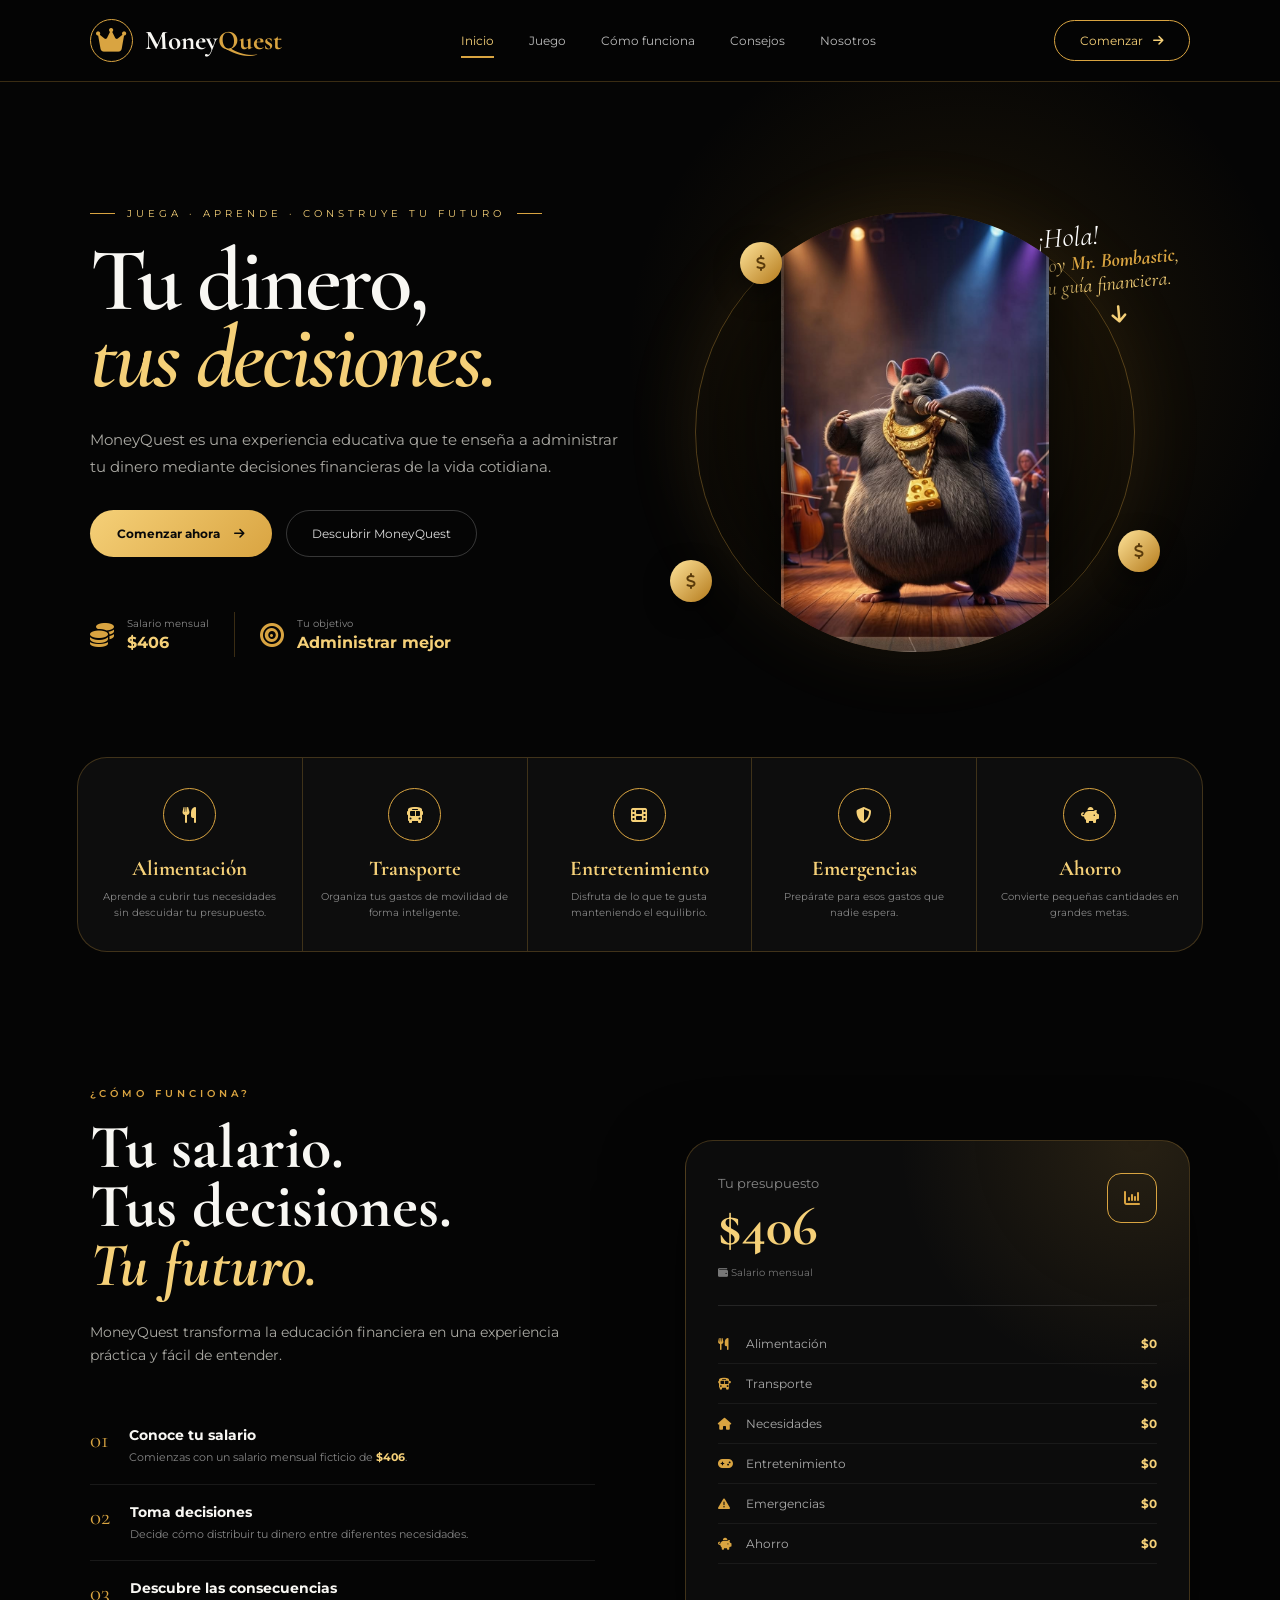
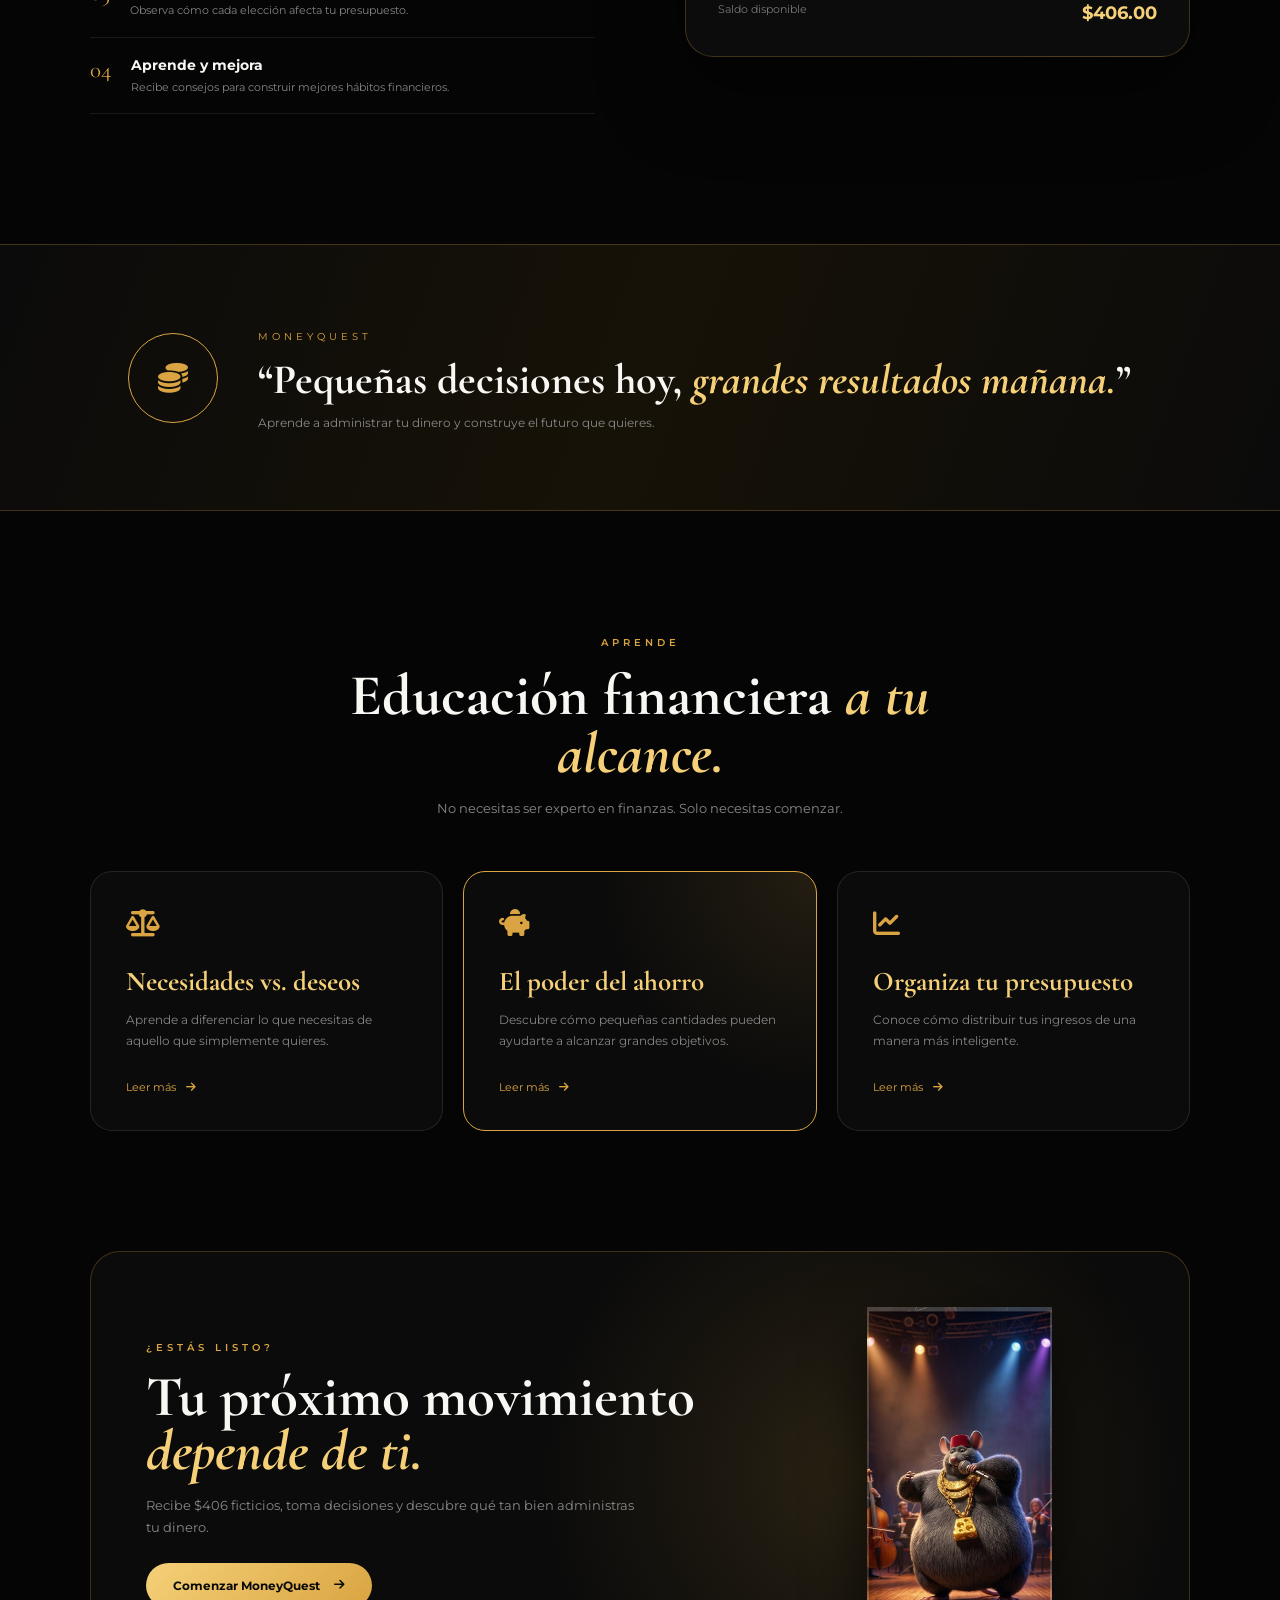
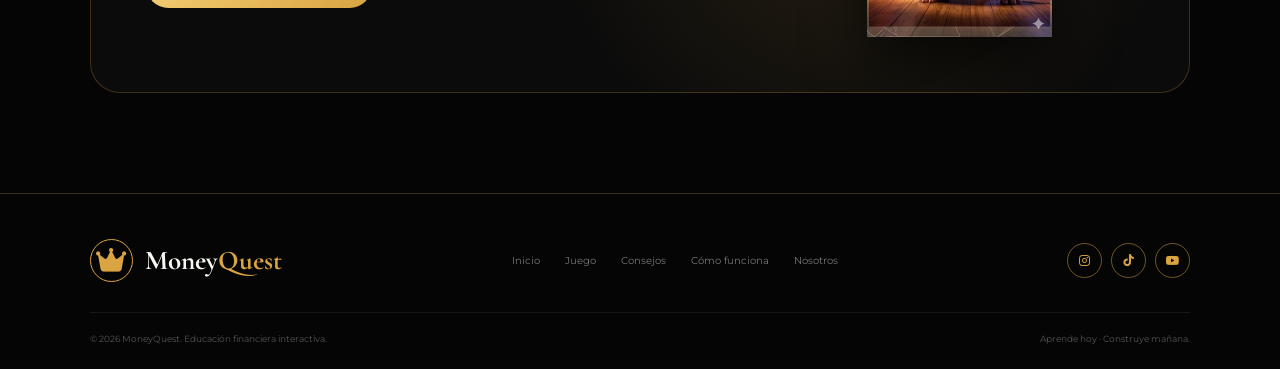
==== index.html @ c96fefb9 "first commit" ====
<!DOCTYPE html>
<html lang="es">
<head>
    <meta charset="UTF-8">
    <meta name="viewport" content="width=device-width, initial-scale=1.0">

    <title>MoneyQuest | Tu dinero, tus decisiones</title>

    <!-- Google Font -->
    <link rel="preconnect" href="https://fonts.googleapis.com">
    <link rel="preconnect" href="https://fonts.gstatic.com" crossorigin>
    <link href="https://fonts.googleapis.com/css2?family=Cormorant+Garamond:wght@500;600;700&family=Montserrat:wght@400;500;600;700&display=swap" rel="stylesheet">

    <!-- Iconos -->
    <link rel="stylesheet"
          href="https://cdnjs.cloudflare.com/ajax/libs/font-awesome/6.5.0/css/all.min.css">

    <!-- CSS -->
    <link rel="stylesheet" href="index.css">
</head>

<body>

<!-- =====================================================
                    NAVBAR
===================================================== -->

<header class="navbar">

    <a href="#" class="logo">

        <div class="logo-icon">
            <i class="fa-solid fa-crown"></i>
        </div>

        <span>Money<span>Quest</span></span>

    </a>


    <nav class="nav-links">

        <a href="#inicio" class="active">Inicio</a>
        <a href="#juego">Juego</a>
        <a href="#como-funciona">Cómo funciona</a>
        <a href="#consejos">Consejos</a>
        <a href="#nosotros">Nosotros</a>

    </nav>


    <a href="#juego" class="nav-button">
        Comenzar
        <i class="fa-solid fa-arrow-right"></i>
    </a>

</header>


<!-- =====================================================
                    HERO
===================================================== -->

<section id="inicio" class="hero">

    <!-- Decoraciones -->

    <div class="gold-circle circle-one"></div>
    <div class="gold-circle circle-two"></div>

    <div class="hero-content">

        <div class="eyebrow">

            <span></span>

            JUEGA · APRENDE · CONSTRUYE TU FUTURO

            <span></span>

        </div>


        <h1>

            Tu dinero,

            <em>tus decisiones.</em>

        </h1>


        <p class="hero-description">

            MoneyQuest es una experiencia educativa que te enseña
            a administrar tu dinero mediante decisiones financieras
            de la vida cotidiana.

        </p>


        <div class="hero-buttons">

            <a href="#juego" class="gold-button">

                Comenzar ahora

                <i class="fa-solid fa-arrow-right"></i>

            </a>


            <a href="#como-funciona" class="outline-button">

                Descubrir MoneyQuest

            </a>

        </div>


        <!-- Estadísticas -->

        <div class="hero-stats">

            <div class="stat">

                <i class="fa-solid fa-coins"></i>

                <div>

                    <small>Salario mensual</small>

                    <strong>$406</strong>

                </div>

            </div>


            <div class="stat-line"></div>


            <div class="stat">

                <i class="fa-solid fa-bullseye"></i>

                <div>

                    <small>Tu objetivo</small>

                    <strong>Administrar mejor</strong>

                </div>

            </div>

        </div>

    </div>


    <!-- =================================================
                    MASCOTA
    ================================================= -->

    <div class="hero-mascot">

        <div class="mascot-glow"></div>

        <div class="mascot-circle">

            <img src="images/download.jpg"
                 alt="Richy, mascota de MoneyQuest">

        </div>


        <!-- Texto de Richy -->

        <div class="mascot-message">

            <span>¡Hola!</span>

            Soy <strong>Mr. Bombastic</strong>,

            tu guía financiera.

            <i class="fa-solid fa-arrow-down"></i>

        </div>


        <!-- Monedas -->

        <div class="coin coin-one">
            <i class="fa-solid fa-dollar-sign"></i>
        </div>

        <div class="coin coin-two">
            <i class="fa-solid fa-dollar-sign"></i>
        </div>

        <div class="coin coin-three">
            <i class="fa-solid fa-dollar-sign"></i>
        </div>

    </div>

</section>


<!-- =====================================================
                    CATEGORÍAS
===================================================== -->

<section class="categories">

    <div class="category">

        <div class="category-icon">
            <i class="fa-solid fa-utensils"></i>
        </div>

        <h3>Alimentación</h3>

        <p>
            Aprende a cubrir tus necesidades
            sin descuidar tu presupuesto.
        </p>

    </div>


    <div class="category">

        <div class="category-icon">
            <i class="fa-solid fa-bus"></i>
        </div>

        <h3>Transporte</h3>

        <p>
            Organiza tus gastos de movilidad
            de forma inteligente.
        </p>

    </div>


    <div class="category">

        <div class="category-icon">
            <i class="fa-solid fa-film"></i>
        </div>

        <h3>Entretenimiento</h3>

        <p>
            Disfruta de lo que te gusta
            manteniendo el equilibrio.
        </p>

    </div>


    <div class="category">

        <div class="category-icon">
            <i class="fa-solid fa-shield-halved"></i>
        </div>

        <h3>Emergencias</h3>

        <p>
            Prepárate para esos gastos
            que nadie espera.
        </p>

    </div>


    <div class="category">

        <div class="category-icon">
            <i class="fa-solid fa-piggy-bank"></i>
        </div>

        <h3>Ahorro</h3>

        <p>
            Convierte pequeñas cantidades
            en grandes metas.
        </p>

    </div>

</section>


<!-- =====================================================
                CÓMO FUNCIONA
===================================================== -->

<section id="como-funciona" class="how-section">

    <div class="how-content">

        <span class="section-label">
            ¿CÓMO FUNCIONA?
        </span>

        <h2>
            Tu salario.
            <br>
            Tus decisiones.
            <br>
            <em>Tu futuro.</em>
        </h2>

        <p>
            MoneyQuest transforma la educación financiera
            en una experiencia práctica y fácil de entender.
        </p>


        <div class="steps">

            <!-- PASO 1 -->

            <div class="step">

                <div class="step-number">
                    01
                </div>

                <div>

                    <h3>Conoce tu salario</h3>

                    <p>
                        Comienzas con un salario mensual
                        ficticio de <strong>$406</strong>.
                    </p>

                </div>

            </div>


            <!-- PASO 2 -->

            <div class="step">

                <div class="step-number">
                    02
                </div>

                <div>

                    <h3>Toma decisiones</h3>

                    <p>
                        Decide cómo distribuir tu dinero
                        entre diferentes necesidades.
                    </p>

                </div>

            </div>


            <!-- PASO 3 -->

            <div class="step">

                <div class="step-number">
                    03
                </div>

                <div>

                    <h3>Descubre las consecuencias</h3>

                    <p>
                        Observa cómo cada elección afecta
                        tu presupuesto.
                    </p>

                </div>

            </div>


            <!-- PASO 4 -->

            <div class="step">

                <div class="step-number">
                    04
                </div>

                <div>

                    <h3>Aprende y mejora</h3>

                    <p>
                        Recibe consejos para construir
                        mejores hábitos financieros.
                    </p>

                </div>

            </div>

        </div>

    </div>


    <!-- =================================================
                    TARJETA PRESUPUESTO
    ================================================= -->

    <div class="budget-preview">

        <div class="budget-header">

            <div>

                <small>Tu presupuesto</small>

                <h3>$406</h3>

                <span>
                    <i class="fa-solid fa-wallet"></i>
                    Salario mensual
                </span>

            </div>

            <div class="budget-icon">
                <i class="fa-solid fa-chart-column"></i>
            </div>

        </div>


        <div class="budget-items">

            <div>

                <span>
                    <i class="fa-solid fa-utensils"></i>
                    Alimentación
                </span>

                <strong>$0</strong>

            </div>


            <div>

                <span>
                    <i class="fa-solid fa-bus"></i>
                    Transporte
                </span>

                <strong>$0</strong>

            </div>


            <div>

                <span>
                    <i class="fa-solid fa-house"></i>
                    Necesidades
                </span>

                <strong>$0</strong>

            </div>


            <div>

                <span>
                    <i class="fa-solid fa-gamepad"></i>
                    Entretenimiento
                </span>

                <strong>$0</strong>

            </div>


            <div>

                <span>
                    <i class="fa-solid fa-triangle-exclamation"></i>
                    Emergencias
                </span>

                <strong>$0</strong>

            </div>


            <div>

                <span>
                    <i class="fa-solid fa-piggy-bank"></i>
                    Ahorro
                </span>

                <strong>$0</strong>

            </div>

        </div>


        <div class="budget-footer">

            <span>Saldo disponible</span>

            <strong>$406.00</strong>

        </div>

    </div>

</section>


<!-- =====================================================
                    FRASE
===================================================== -->

<section class="quote-section">

    <div class="quote-decoration">

        <i class="fa-solid fa-coins"></i>

    </div>


    <div>

        <span>
            MONEYQUEST
        </span>

        <h2>

            “Pequeñas decisiones hoy,

            <em>grandes resultados mañana.</em>”

        </h2>

        <p>
            Aprende a administrar tu dinero y construye
            el futuro que quieres.
        </p>

    </div>

</section>


<!-- =====================================================
                    CONSEJOS
===================================================== -->

<section id="consejos" class="tips-section">

    <div class="section-heading">

        <span class="section-label">
            APRENDE
        </span>

        <h2>
            Educación financiera
            <em>a tu alcance.</em>
        </h2>

        <p>
            No necesitas ser experto en finanzas.
            Solo necesitas comenzar.
        </p>

    </div>


    <div class="tip-cards">

        <article class="tip-card">

            <div class="tip-icon">
                <i class="fa-solid fa-scale-balanced"></i>
            </div>

            <h3>
                Necesidades vs. deseos
            </h3>

            <p>
                Aprende a diferenciar lo que necesitas
                de aquello que simplemente quieres.
            </p>

            <a href="#">
                Leer más
                <i class="fa-solid fa-arrow-right"></i>
            </a>

        </article>


        <article class="tip-card featured">

            <div class="tip-icon">
                <i class="fa-solid fa-piggy-bank"></i>
            </div>

            <h3>
                El poder del ahorro
            </h3>

            <p>
                Descubre cómo pequeñas cantidades pueden
                ayudarte a alcanzar grandes objetivos.
            </p>

            <a href="#">
                Leer más
                <i class="fa-solid fa-arrow-right"></i>
            </a>

        </article>


        <article class="tip-card">

            <div class="tip-icon">
                <i class="fa-solid fa-chart-line"></i>
            </div>

            <h3>
                Organiza tu presupuesto
            </h3>

            <p>
                Conoce cómo distribuir tus ingresos
                de una manera más inteligente.
            </p>

            <a href="#">
                Leer más
                <i class="fa-solid fa-arrow-right"></i>
            </a>

        </article>

    </div>

</section>


<!-- =====================================================
                    CTA
===================================================== -->

<section id="juego" class="cta-section">

    <div class="cta-content">

        <span class="section-label">
            ¿ESTÁS LISTO?
        </span>

        <h2>
            Tu próximo movimiento
            <em>depende de ti.</em>
        </h2>

        <p>
            Recibe $406 ficticios, toma decisiones
            y descubre qué tan bien administras tu dinero.
        </p>

        <a href="#" class="gold-button">

            Comenzar MoneyQuest

            <i class="fa-solid fa-arrow-right"></i>

        </a>

    </div>


    <div class="cta-mascot">

        <img src="images/download.jpg"
             alt="Richy">

    </div>

</section>


<!-- =====================================================
                    FOOTER
===================================================== -->

<footer id="nosotros">

    <div class="footer-top">

        <a href="#" class="logo">

            <div class="logo-icon">
                <i class="fa-solid fa-crown"></i>
            </div>

            <span>Money<span>Quest</span></span>

        </a>


        <div class="footer-links">

            <a href="#inicio">Inicio</a>
            <a href="#juego">Juego</a>
            <a href="#consejos">Consejos</a>
            <a href="#como-funciona">Cómo funciona</a>
            <a href="#nosotros">Nosotros</a>

        </div>


        <div class="socials">

            <a href="#">
                <i class="fa-brands fa-instagram"></i>
            </a>

            <a href="#">
                <i class="fa-brands fa-tiktok"></i>
            </a>

            <a href="#">
                <i class="fa-brands fa-youtube"></i>
            </a>

        </div>

    </div>


    <div class="footer-bottom">

        <p>
            © 2026 MoneyQuest.
            Educación financiera interactiva.
        </p>

        <p>
            Aprende hoy · Construye mañana.
        </p>

    </div>

</footer>


</body>
</html>
---- index.css ----
/* =====================================================
                    VARIABLES
===================================================== */

:root {

    --black: #050505;
    --black-soft: #0b0b0b;
    --black-card: #101010;

    --gold: #d9a441;
    --gold-light: #f5d078;
    --gold-dark: #9c6c1c;

    --white: #f8f7f3;
    --gray: #aaa9a3;
    --border: rgba(217,164,65,.25);

}


/* =====================================================
                    GENERAL
===================================================== */

* {
    margin: 0;
    padding: 0;
    box-sizing: border-box;
}


html {
    scroll-behavior: smooth;
}


body {

    background: var(--black);

    color: var(--white);

    font-family: 'Montserrat', sans-serif;

    overflow-x: hidden;

}


a {
    text-decoration: none;
    color: inherit;
}


img {
    max-width: 100%;
    display: block;
}


/* =====================================================
                    NAVBAR
===================================================== */

.navbar {

    height: 82px;

    display: flex;

    align-items: center;

    justify-content: space-between;

    padding: 0 7%;

    border-bottom: 1px solid rgba(217,164,65,.25);

    position: relative;

    z-index: 10;

    background: rgba(5,5,5,.94);

    backdrop-filter: blur(15px);

}


.logo {

    display: flex;

    align-items: center;

    gap: 12px;

    font-family: 'Cormorant Garamond', serif;

    font-size: 27px;

    font-weight: 700;

    color: var(--white);

}


.logo > span span {

    color: var(--gold);

}


.logo-icon {

    width: 43px;

    height: 43px;

    border: 1px solid var(--gold);

    border-radius: 50%;

    display: flex;

    align-items: center;

    justify-content: center;

    color: var(--gold);

}


.nav-links {

    display: flex;

    align-items: center;

    gap: 35px;

}


.nav-links a {

    font-size: 12px;

    color: #bbb;

    transition: .3s;

    position: relative;

}


.nav-links a:hover,
.nav-links a.active {

    color: var(--gold-light);

}


.nav-links a.active::after {

    content: "";

    position: absolute;

    left: 0;

    right: 0;

    bottom: -10px;

    height: 2px;

    background: var(--gold);

}


.nav-button {

    border: 1px solid var(--gold);

    border-radius: 30px;

    padding: 12px 25px;

    color: var(--gold-light);

    font-size: 12px;

    display: flex;

    gap: 10px;

    align-items: center;

    transition: .3s;

}


.nav-button:hover {

    background: var(--gold);

    color: black;

}


/* =====================================================
                    HERO
===================================================== */

.hero {

    min-height: 650px;

    padding: 80px 7% 55px;

    display: grid;

    grid-template-columns: 1fr 1fr;

    align-items: center;

    position: relative;

    overflow: hidden;

    background:

        radial-gradient(
            circle at 75% 40%,
            rgba(181,126,25,.15),
            transparent 32%
        );

}


.hero-content {

    position: relative;

    z-index: 2;

}


.eyebrow {

    display: flex;

    align-items: center;

    gap: 12px;

    font-size: 10px;

    letter-spacing: 4px;

    color: var(--gold-light);

    margin-bottom: 22px;

}


.eyebrow span {

    width: 25px;

    height: 1px;

    background: var(--gold);

}


.hero h1 {

    font-family: 'Cormorant Garamond', serif;

    font-size: clamp(60px, 7vw, 92px);

    line-height: .86;

    font-weight: 600;

    letter-spacing: -3px;

}


.hero h1 em {

    display: block;

    color: var(--gold-light);

    font-style: italic;

}


.hero-description {

    max-width: 540px;

    color: var(--gray);

    line-height: 1.8;

    font-size: 15px;

    margin-top: 30px;

}


.hero-buttons {

    display: flex;

    gap: 14px;

    margin-top: 30px;

}


.gold-button {

    display: inline-flex;

    align-items: center;

    justify-content: center;

    gap: 14px;

    padding: 15px 27px;

    border-radius: 30px;

    background: linear-gradient(
        135deg,
        var(--gold-light),
        var(--gold)
    );

    color: #090909;

    font-size: 12px;

    font-weight: 700;

    transition: .3s;

}


.gold-button:hover {

    transform: translateY(-3px);

    box-shadow: 0 10px 35px rgba(217,164,65,.25);

}


.outline-button {

    border: 1px solid rgba(255,255,255,.2);

    border-radius: 30px;

    padding: 15px 25px;

    font-size: 12px;

    color: #ddd;

}


.hero-stats {

    display: flex;

    align-items: center;

    margin-top: 55px;

    gap: 25px;

}


.stat {

    display: flex;

    align-items: center;

    gap: 13px;

}


.stat > i {

    font-size: 24px;

    color: var(--gold);

}


.stat small {

    display: block;

    color: #888;

    font-size: 10px;

    margin-bottom: 3px;

}


.stat strong {

    font-size: 16px;

    color: var(--gold-light);

}


.stat-line {

    height: 45px;

    width: 1px;

    background: var(--border);

}


/* =====================================================
                    MASCOTA HERO
===================================================== */

.hero-mascot {

    height: 540px;

    position: relative;

    display: flex;

    align-items: center;

    justify-content: center;

}


.mascot-glow {

    position: absolute;

    width: 440px;

    height: 440px;

    border-radius: 50%;

    border: 1px solid rgba(217,164,65,.35);

    box-shadow:

        0 0 80px rgba(217,164,65,.09),

        inset 0 0 80px rgba(217,164,65,.05);

}


.mascot-circle {

    width: 440px;

    height: 440px;

    border-radius: 50%;

    display: flex;

    align-items: flex-end;

    justify-content: center;

    overflow: hidden;

}


.mascot-circle img {

    width: 400px;

    height: 480px;

    object-fit: contain;

    filter: drop-shadow(
        0 25px 30px rgba(0,0,0,.8)
    );

    position: relative;

    z-index: 2;

}


.mascot-message {

    position: absolute;

    right: 0;

    top: 55px;

    max-width: 150px;

    color: var(--gold-light);

    font-family: 'Cormorant Garamond', serif;

    font-size: 20px;

    font-style: italic;

    line-height: 1.15;

    transform: rotate(-5deg);

}


.mascot-message span {

    display: block;

    color: white;

    font-size: 28px;

}


.mascot-message strong {

    color: var(--gold);

}


.mascot-message i {

    display: block;

    margin-top: 10px;

    text-align: center;

}


.coin {

    position: absolute;

    width: 42px;

    height: 42px;

    border-radius: 50%;

    background: linear-gradient(
        135deg,
        #ffe49a,
        #b47a1b
    );

    color: #5a3b0b;

    display: flex;

    align-items: center;

    justify-content: center;

    box-shadow: 0 10px 25px rgba(0,0,0,.5);

    z-index: 3;

}


.coin-one {

    left: 30px;

    bottom: 100px;

}


.coin-two {

    right: 30px;

    bottom: 130px;

}


.coin-three {

    left: 100px;

    top: 80px;

}


/* =====================================================
                    CATEGORIES
===================================================== */

.categories {

    margin: 0 6%;

    border: 1px solid var(--border);

    border-radius: 30px;

    background: rgba(15,15,15,.9);

    display: grid;

    grid-template-columns: repeat(5,1fr);

    position: relative;

    z-index: 4;

}


.category {

    padding: 30px 18px;

    text-align: center;

    border-right: 1px solid var(--border);

}


.category:last-child {

    border-right: none;

}


.category-icon {

    width: 53px;

    height: 53px;

    margin: 0 auto 15px;

    border: 1px solid var(--gold);

    border-radius: 50%;

    display: flex;

    align-items: center;

    justify-content: center;

    color: var(--gold-light);

}


.category h3 {

    font-family: 'Cormorant Garamond', serif;

    font-size: 21px;

    color: var(--gold-light);

}


.category p {

    color: #888;

    font-size: 10px;

    line-height: 1.6;

    margin-top: 8px;

}


/* =====================================================
                HOW SECTION
===================================================== */

.how-section {

    padding: 130px 7%;

    display: grid;

    grid-template-columns: 1fr 1fr;

    gap: 90px;

    align-items: center;

}


.section-label {

    color: var(--gold);

    font-size: 10px;

    letter-spacing: 4px;

    font-weight: 600;

}


.how-content h2 {

    font-family: 'Cormorant Garamond', serif;

    font-size: 62px;

    line-height: .95;

    margin: 18px 0 25px;

}


.how-content h2 em,
.section-heading h2 em,
.cta-content h2 em {

    color: var(--gold-light);

    font-style: italic;

}


.how-content > p {

    color: var(--gray);

    max-width: 480px;

    line-height: 1.7;

    font-size: 14px;

}


.steps {

    margin-top: 40px;

}


.step {

    display: flex;

    gap: 20px;

    padding: 18px 0;

    border-bottom: 1px solid rgba(255,255,255,.08);

}


.step-number {

    color: var(--gold);

    font-family: 'Cormorant Garamond', serif;

    font-size: 23px;

}


.step h3 {

    font-size: 14px;

    margin-bottom: 5px;

}


.step p {

    color: #858585;

    font-size: 11px;

    line-height: 1.5;

}


.step strong {

    color: var(--gold-light);

}


/* =====================================================
                BUDGET CARD
===================================================== */

.budget-preview {

    border: 1px solid var(--border);

    border-radius: 28px;

    padding: 32px;

    background:

        radial-gradient(
            circle at 90% 0%,
            rgba(217,164,65,.13),
            transparent 35%
        ),

        #0c0c0c;

    box-shadow: 0 30px 80px rgba(0,0,0,.5);

}


.budget-header {

    display: flex;

    justify-content: space-between;

    padding-bottom: 25px;

    border-bottom: 1px solid rgba(255,255,255,.1);

}


.budget-header small {

    color: #888;

}


.budget-header h3 {

    font-family: 'Cormorant Garamond', serif;

    font-size: 55px;

    color: var(--gold-light);

    line-height: 1;

    margin: 7px 0;

}


.budget-header span {

    color: #777;

    font-size: 10px;

}


.budget-icon {

    width: 50px;

    height: 50px;

    border: 1px solid var(--gold);

    border-radius: 14px;

    display: flex;

    align-items: center;

    justify-content: center;

    color: var(--gold);

}


.budget-items {

    padding: 18px 0;

}


.budget-items div {

    display: flex;

    justify-content: space-between;

    padding: 12px 0;

    border-bottom: 1px solid rgba(255,255,255,.06);

    font-size: 12px;

}


.budget-items span {

    color: #aaa;

}


.budget-items i {

    width: 25px;

    color: var(--gold);

}


.budget-items strong {

    color: var(--gold-light);

}


.budget-footer {

    display: flex;

    justify-content: space-between;

    padding-top: 20px;

}


.budget-footer span {

    color: #777;

    font-size: 11px;

}


.budget-footer strong {

    color: var(--gold-light);

    font-size: 18px;

}


/* =====================================================
                    QUOTE
===================================================== */

.quote-section {

    padding: 80px 10%;

    background:

        linear-gradient(
            110deg,
            #0b0b0b,
            #171207,
            #0b0b0b
        );

    border-top: 1px solid var(--border);

    border-bottom: 1px solid var(--border);

    display: flex;

    align-items: center;

    gap: 40px;

}


.quote-decoration {

    width: 90px;

    height: 90px;

    border: 1px solid var(--gold);

    border-radius: 50%;

    display: flex;

    align-items: center;

    justify-content: center;

    color: var(--gold);

    font-size: 30px;

    flex-shrink: 0;

}


.quote-section span {

    color: var(--gold);

    font-size: 10px;

    letter-spacing: 4px;

}


.quote-section h2 {

    font-family: 'Cormorant Garamond', serif;

    font-size: 42px;

    margin: 10px 0;

}


.quote-section h2 em {

    color: var(--gold-light);

}


.quote-section p {

    color: #888;

    font-size: 12px;

}


/* =====================================================
                    TIPS
===================================================== */

.tips-section {

    padding: 120px 7%;

}


.section-heading {

    text-align: center;

    max-width: 650px;

    margin: auto;

}


.section-heading h2 {

    font-family: 'Cormorant Garamond', serif;

    font-size: 58px;

    line-height: 1;

    margin: 17px 0;

}


.section-heading p {

    color: #888;

    font-size: 13px;

}


.tip-cards {

    display: grid;

    grid-template-columns: repeat(3,1fr);

    gap: 20px;

    margin-top: 55px;

}


.tip-card {

    border: 1px solid rgba(255,255,255,.1);

    padding: 35px;

    border-radius: 22px;

    background: #0b0b0b;

    transition: .3s;

}


.tip-card:hover {

    border-color: var(--gold);

    transform: translateY(-5px);

}


.tip-card.featured {

    border-color: var(--gold);

    background:

        radial-gradient(
            circle at top right,
            rgba(217,164,65,.12),
            transparent 50%
        ),

        #0b0b0b;

}


.tip-icon {

    color: var(--gold);

    font-size: 27px;

    margin-bottom: 25px;

}


.tip-card h3 {

    font-family: 'Cormorant Garamond', serif;

    font-size: 27px;

    color: var(--gold-light);

}


.tip-card p {

    color: #858585;

    font-size: 12px;

    line-height: 1.7;

    margin: 12px 0 25px;

}


.tip-card a {

    color: var(--gold);

    font-size: 11px;

}


.tip-card a i {

    margin-left: 7px;

}


/* =====================================================
                    CTA
===================================================== */

.cta-section {

    margin: 0 7% 100px;

    border: 1px solid var(--border);

    border-radius: 30px;

    min-height: 360px;

    padding: 55px;

    display: flex;

    justify-content: space-between;

    align-items: center;

    overflow: hidden;

    background:

        radial-gradient(
            circle at 70% 50%,
            rgba(217,164,65,.15),
            transparent 40%
        ),

        #0b0b0b;

}


.cta-content {

    max-width: 600px;

}


.cta-content h2 {

    font-family: 'Cormorant Garamond', serif;

    font-size: 57px;

    line-height: .95;

    margin: 15px 0;

}


.cta-content p {

    color: #888;

    font-size: 13px;

    line-height: 1.7;

    max-width: 500px;

    margin-bottom: 25px;

}


.cta-mascot {

    width: 350px;

}


.cta-mascot img {

    height: 330px;

    width: 100%;

    object-fit: contain;

    filter: drop-shadow(
        0 20px 30px rgba(0,0,0,.7)
    );

}


/* =====================================================
                    FOOTER
===================================================== */

footer {

    border-top: 1px solid var(--border);

    padding: 45px 7% 25px;

}


.footer-top {

    display: flex;

    align-items: center;

    justify-content: space-between;

}


.footer-links {

    display: flex;

    gap: 25px;

}


.footer-links a {

    font-size: 10px;

    color: #777;

}


.footer-links a:hover {

    color: var(--gold);

}


.socials {

    display: flex;

    gap: 9px;

}


.socials a {

    width: 35px;

    height: 35px;

    border: 1px solid rgba(217,164,65,.5);

    border-radius: 50%;

    display: flex;

    align-items: center;

    justify-content: center;

    color: var(--gold);

    font-size: 12px;

}


.footer-bottom {

    border-top: 1px solid rgba(255,255,255,.07);

    margin-top: 30px;

    padding-top: 20px;

    display: flex;

    justify-content: space-between;

}


.footer-bottom p {

    color: #555;

    font-size: 9px;

}


/* =====================================================
                    RESPONSIVE
===================================================== */

@media(max-width: 950px) {

    .nav-links {
        display: none;
    }


    .hero {

        grid-template-columns: 1fr;

        text-align: center;

    }


    .hero-description {

        margin-left: auto;

        margin-right: auto;

    }


    .hero-buttons,
    .hero-stats {

        justify-content: center;

    }


    .hero-mascot {

        margin-top: 20px;

    }


    .categories {

        grid-template-columns: repeat(2,1fr);

    }


    .category {

        border-bottom: 1px solid var(--border);

    }


    .how-section {

        grid-template-columns: 1fr;

    }


    .tip-cards {

        grid-template-columns: 1fr;

    }

}


@media(max-width: 600px) {

    .navbar {

        padding: 0 20px;

    }


    .nav-button {

        display: none;
    }


    .hero {

        padding: 60px 20px;

    }


    .hero h1 {

        font-size: 55px;

    }


    .hero-buttons {

        flex-direction: column;

    }


    .hero-stats {

        flex-direction: column;

    }


    .stat-line {

        width: 80px;

        height: 1px;

    }


    .hero-mascot {

        height: 400px;

    }


    .mascot-glow,
    .mascot-circle {

        width: 330px;

        height: 330px;

    }


    .mascot-circle img {

        width: 300px;

        height: 350px;

    }


    .mascot-message {

        right: 0;

        top: 20px;

        font-size: 15px;

    }


    .categories {

        margin: 0 20px;

        grid-template-columns: 1fr;

    }


    .category {

        border-right: none;

    }


    .how-section,
    .tips-section {

        padding: 80px 20px;

    }


    .how-content h2,
    .section-heading h2 {

        font-size: 48px;

    }


    .budget-preview {

        padding: 22px;

    }


    .quote-section {

        padding: 60px 25px;

        flex-direction: column;

        text-align: center;

    }


    .cta-section {

        margin: 0 20px 70px;

        padding: 35px 25px;

        text-align: center;

        flex-direction: column;

    }


    .cta-content h2 {

        font-size: 45px;

    }


    .cta-mascot {

        width: 250px;

    }


    .footer-top,
    .footer-bottom {

        flex-direction: column;

        gap: 25px;

        text-align: center;

    }


    .footer-links {

        flex-wrap: wrap;

        justify-content: center;

    }

}
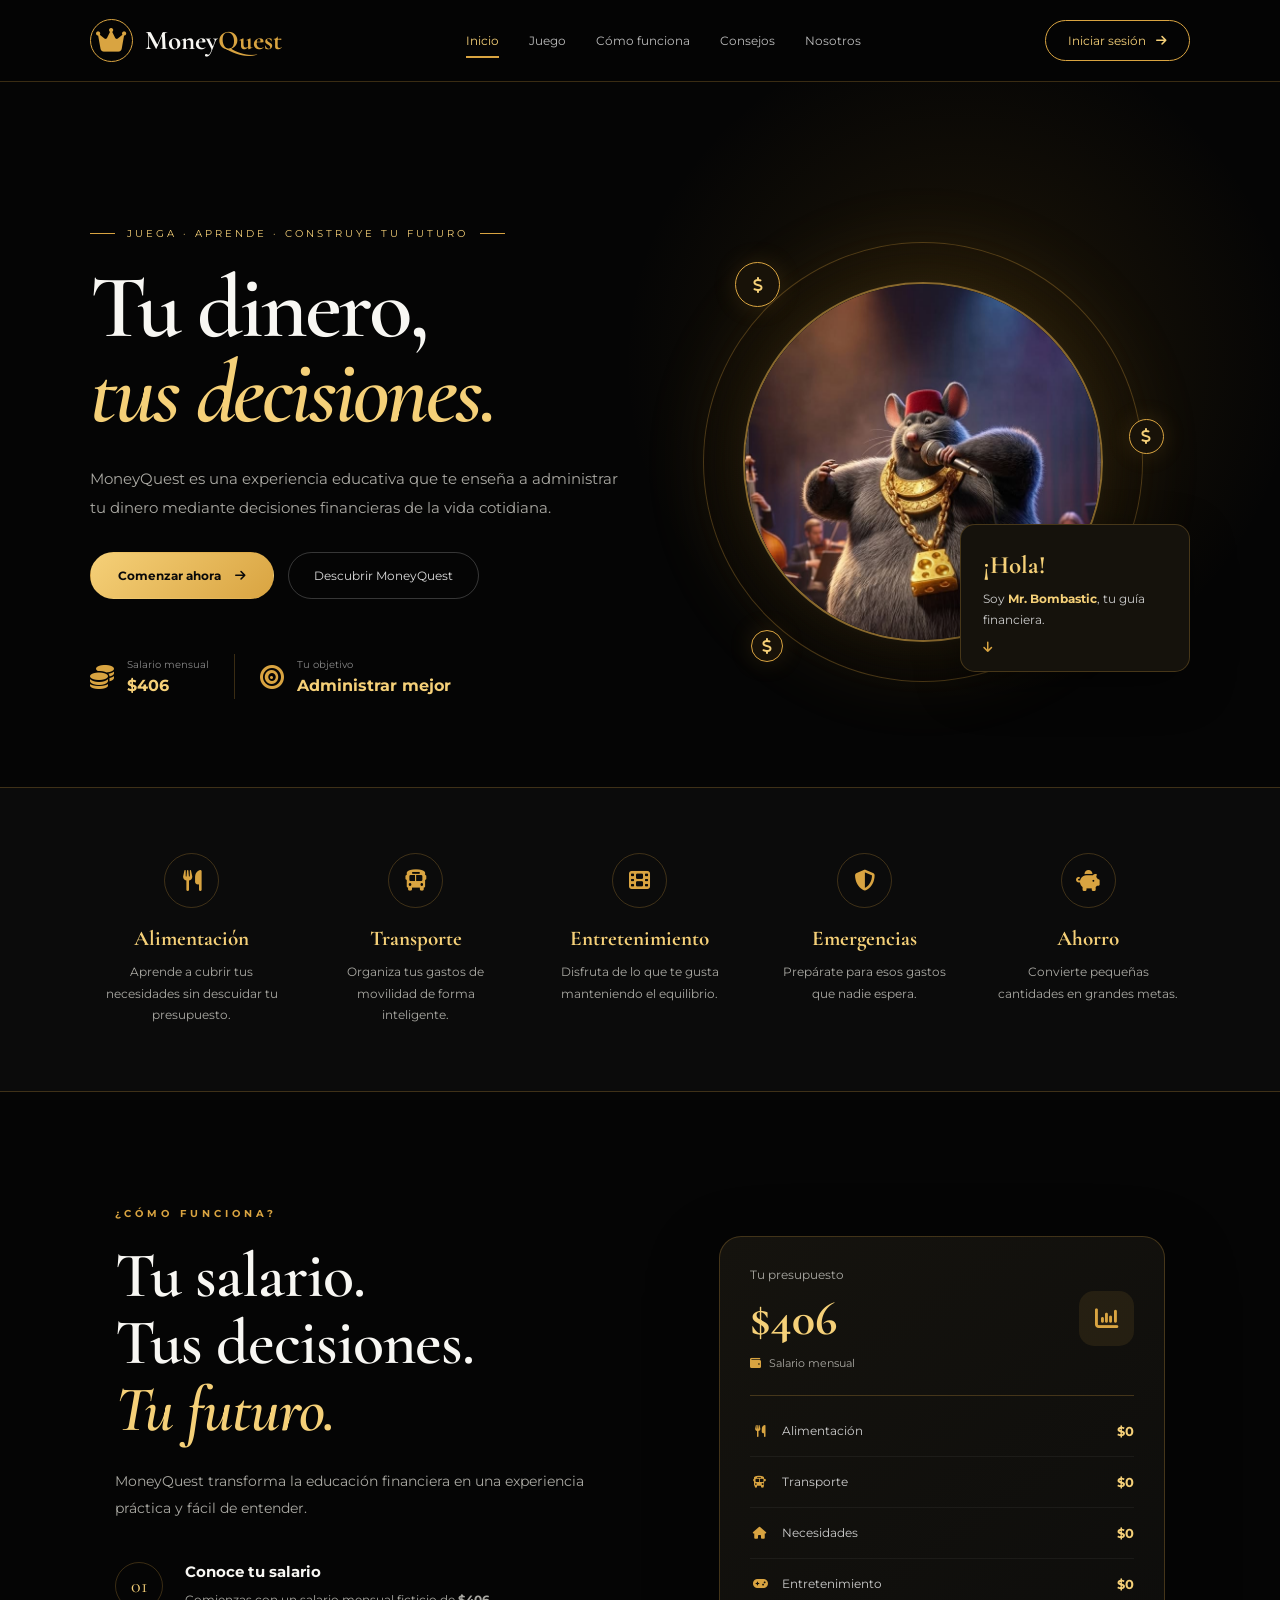
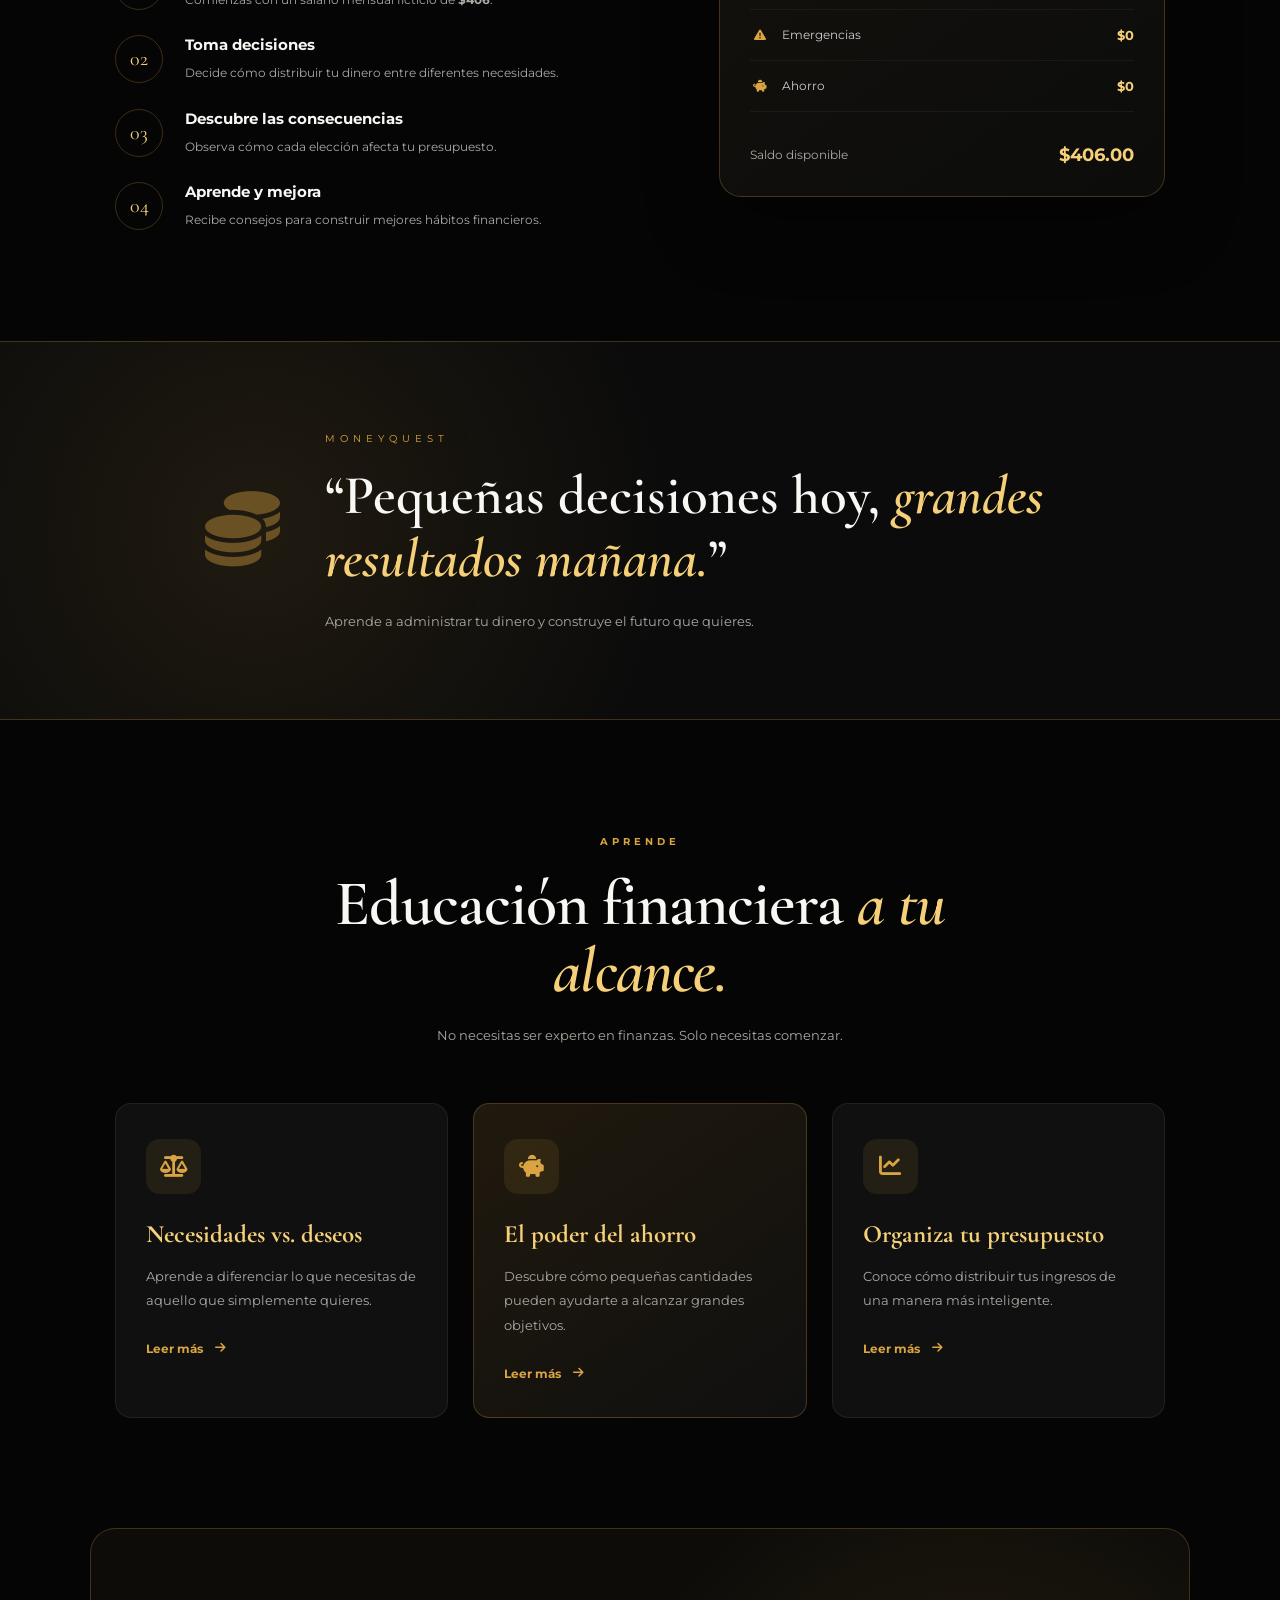
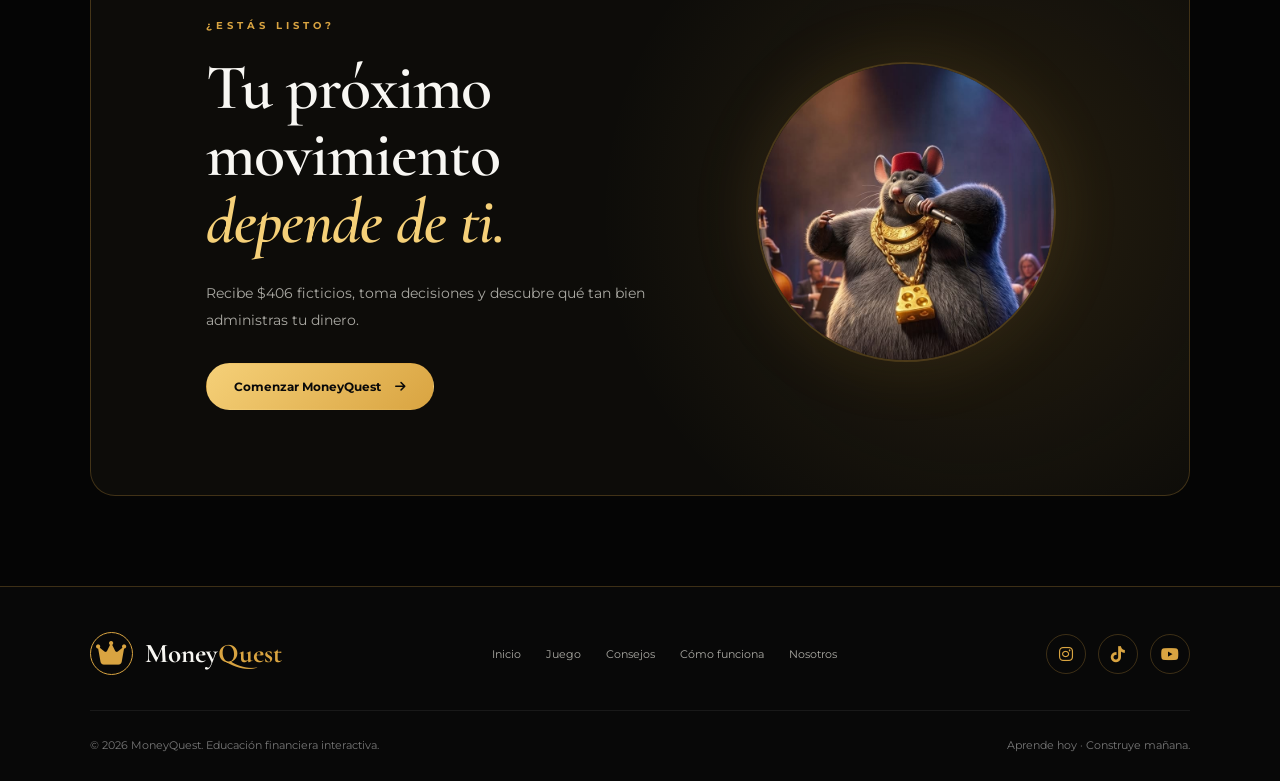
==== commit 8b781977: "Creacion del login y modificacion de la homepage" ====
--- a/index.html
+++ b/index.html
@@ -6,25 +6,19 @@
 
     <title>MoneyQuest | Tu dinero, tus decisiones</title>
 
-    <!-- Google Font -->
     <link rel="preconnect" href="https://fonts.googleapis.com">
     <link rel="preconnect" href="https://fonts.gstatic.com" crossorigin>
+
     <link href="https://fonts.googleapis.com/css2?family=Cormorant+Garamond:wght@500;600;700&family=Montserrat:wght@400;500;600;700&display=swap" rel="stylesheet">
 
-    <!-- Iconos -->
     <link rel="stylesheet"
           href="https://cdnjs.cloudflare.com/ajax/libs/font-awesome/6.5.0/css/all.min.css">
 
-    <!-- CSS -->
     <link rel="stylesheet" href="index.css">
 </head>
 
 <body>
 
-<!-- =====================================================
-                    NAVBAR
-===================================================== -->
-
 <header class="navbar">
 
     <a href="#" class="logo">
@@ -36,7 +30,6 @@
         <span>Money<span>Quest</span></span>
 
     </a>
-
 
     <nav class="nav-links">
 
@@ -48,22 +41,16 @@
 
     </nav>
 
-
-    <a href="#juego" class="nav-button">
-        Comenzar
+    <!-- ÚNICO CAMBIO: ahora es Iniciar sesión -->
+    <a href="login.html" class="nav-button">
+        Iniciar sesión
         <i class="fa-solid fa-arrow-right"></i>
     </a>
 
 </header>
 
 
-<!-- =====================================================
-                    HERO
-===================================================== -->
-
 <section id="inicio" class="hero">
-
-    <!-- Decoraciones -->
 
     <div class="gold-circle circle-one"></div>
     <div class="gold-circle circle-two"></div>
@@ -71,55 +58,34 @@
     <div class="hero-content">
 
         <div class="eyebrow">
-
             <span></span>
-
             JUEGA · APRENDE · CONSTRUYE TU FUTURO
-
             <span></span>
-
-        </div>
-
+        </div>
 
         <h1>
-
             Tu dinero,
-
             <em>tus decisiones.</em>
-
         </h1>
 
-
         <p class="hero-description">
-
             MoneyQuest es una experiencia educativa que te enseña
             a administrar tu dinero mediante decisiones financieras
             de la vida cotidiana.
-
-        </p>
-
+        </p>
 
         <div class="hero-buttons">
 
             <a href="#juego" class="gold-button">
-
                 Comenzar ahora
-
                 <i class="fa-solid fa-arrow-right"></i>
-
-            </a>
-
+            </a>
 
             <a href="#como-funciona" class="outline-button">
-
                 Descubrir MoneyQuest
-
-            </a>
-
-        </div>
-
-
-        <!-- Estadísticas -->
+            </a>
+
+        </div>
 
         <div class="hero-stats">
 
@@ -128,29 +94,21 @@
                 <i class="fa-solid fa-coins"></i>
 
                 <div>
-
                     <small>Salario mensual</small>
-
                     <strong>$406</strong>
-
                 </div>
 
             </div>
 
-
             <div class="stat-line"></div>
 
-
             <div class="stat">
 
                 <i class="fa-solid fa-bullseye"></i>
 
                 <div>
-
                     <small>Tu objetivo</small>
-
                     <strong>Administrar mejor</strong>
-
                 </div>
 
             </div>
@@ -159,10 +117,6 @@
 
     </div>
 
-
-    <!-- =================================================
-                    MASCOTA
-    ================================================= -->
 
     <div class="hero-mascot">
 
@@ -175,23 +129,16 @@
 
         </div>
 
-
-        <!-- Texto de Richy -->
-
         <div class="mascot-message">
 
             <span>¡Hola!</span>
 
             Soy <strong>Mr. Bombastic</strong>,
-
             tu guía financiera.
 
             <i class="fa-solid fa-arrow-down"></i>
 
         </div>
-
-
-        <!-- Monedas -->
 
         <div class="coin coin-one">
             <i class="fa-solid fa-dollar-sign"></i>
@@ -210,10 +157,6 @@
 </section>
 
 
-<!-- =====================================================
-                    CATEGORÍAS
-===================================================== -->
-
 <section class="categories">
 
     <div class="category">
@@ -231,7 +174,6 @@
 
     </div>
 
-
     <div class="category">
 
         <div class="category-icon">
@@ -247,7 +189,6 @@
 
     </div>
 
-
     <div class="category">
 
         <div class="category-icon">
@@ -263,7 +204,6 @@
 
     </div>
 
-
     <div class="category">
 
         <div class="category-icon">
@@ -279,7 +219,6 @@
 
     </div>
 
-
     <div class="category">
 
         <div class="category-icon">
@@ -297,10 +236,6 @@
 
 </section>
 
-
-<!-- =====================================================
-                CÓMO FUNCIONA
-===================================================== -->
 
 <section id="como-funciona" class="how-section">
 
@@ -323,92 +258,64 @@
             en una experiencia práctica y fácil de entender.
         </p>
 
-
         <div class="steps">
 
-            <!-- PASO 1 -->
-
             <div class="step">
 
-                <div class="step-number">
-                    01
-                </div>
+                <div class="step-number">01</div>
 
                 <div>
-
                     <h3>Conoce tu salario</h3>
 
                     <p>
                         Comienzas con un salario mensual
                         ficticio de <strong>$406</strong>.
                     </p>
-
                 </div>
 
             </div>
 
-
-            <!-- PASO 2 -->
-
             <div class="step">
 
-                <div class="step-number">
-                    02
-                </div>
+                <div class="step-number">02</div>
 
                 <div>
-
                     <h3>Toma decisiones</h3>
 
                     <p>
                         Decide cómo distribuir tu dinero
                         entre diferentes necesidades.
                     </p>
-
                 </div>
 
             </div>
 
-
-            <!-- PASO 3 -->
-
             <div class="step">
 
-                <div class="step-number">
-                    03
-                </div>
+                <div class="step-number">03</div>
 
                 <div>
-
                     <h3>Descubre las consecuencias</h3>
 
                     <p>
                         Observa cómo cada elección afecta
                         tu presupuesto.
                     </p>
-
                 </div>
 
             </div>
 
-
-            <!-- PASO 4 -->
-
             <div class="step">
 
-                <div class="step-number">
-                    04
-                </div>
+                <div class="step-number">04</div>
 
                 <div>
-
                     <h3>Aprende y mejora</h3>
 
                     <p>
                         Recibe consejos para construir
                         mejores hábitos financieros.
                     </p>
-
                 </div>
 
             </div>
@@ -417,10 +324,6 @@
 
     </div>
 
-
-    <!-- =================================================
-                    TARJETA PRESUPUESTO
-    ================================================= -->
 
     <div class="budget-preview">
 
@@ -445,87 +348,61 @@
 
         </div>
 
-
         <div class="budget-items">
 
             <div>
-
                 <span>
                     <i class="fa-solid fa-utensils"></i>
                     Alimentación
                 </span>
-
                 <strong>$0</strong>
-
-            </div>
-
+            </div>
 
             <div>
-
                 <span>
                     <i class="fa-solid fa-bus"></i>
                     Transporte
                 </span>
-
                 <strong>$0</strong>
-
-            </div>
-
+            </div>
 
             <div>
-
                 <span>
                     <i class="fa-solid fa-house"></i>
                     Necesidades
                 </span>
-
                 <strong>$0</strong>
-
-            </div>
-
+            </div>
 
             <div>
-
                 <span>
                     <i class="fa-solid fa-gamepad"></i>
                     Entretenimiento
                 </span>
-
                 <strong>$0</strong>
-
-            </div>
-
+            </div>
 
             <div>
-
                 <span>
                     <i class="fa-solid fa-triangle-exclamation"></i>
                     Emergencias
                 </span>
-
                 <strong>$0</strong>
-
-            </div>
-
+            </div>
 
             <div>
-
                 <span>
                     <i class="fa-solid fa-piggy-bank"></i>
                     Ahorro
                 </span>
-
                 <strong>$0</strong>
-
-            </div>
-
-        </div>
-
+            </div>
+
+        </div>
 
         <div class="budget-footer">
 
             <span>Saldo disponible</span>
-
             <strong>$406.00</strong>
 
         </div>
@@ -535,31 +412,19 @@
 </section>
 
 
-<!-- =====================================================
-                    FRASE
-===================================================== -->
-
 <section class="quote-section">
 
     <div class="quote-decoration">
-
         <i class="fa-solid fa-coins"></i>
-
-    </div>
-
+    </div>
 
     <div>
 
-        <span>
-            MONEYQUEST
-        </span>
+        <span>MONEYQUEST</span>
 
         <h2>
-
             “Pequeñas decisiones hoy,
-
             <em>grandes resultados mañana.</em>”
-
         </h2>
 
         <p>
@@ -571,10 +436,6 @@
 
 </section>
 
-
-<!-- =====================================================
-                    CONSEJOS
-===================================================== -->
 
 <section id="consejos" class="tips-section">
 
@@ -596,7 +457,6 @@
 
     </div>
 
-
     <div class="tip-cards">
 
         <article class="tip-card">
@@ -605,9 +465,7 @@
                 <i class="fa-solid fa-scale-balanced"></i>
             </div>
 
-            <h3>
-                Necesidades vs. deseos
-            </h3>
+            <h3>Necesidades vs. deseos</h3>
 
             <p>
                 Aprende a diferenciar lo que necesitas
@@ -621,16 +479,13 @@
 
         </article>
 
-
         <article class="tip-card featured">
 
             <div class="tip-icon">
                 <i class="fa-solid fa-piggy-bank"></i>
             </div>
 
-            <h3>
-                El poder del ahorro
-            </h3>
+            <h3>El poder del ahorro</h3>
 
             <p>
                 Descubre cómo pequeñas cantidades pueden
@@ -644,16 +499,13 @@
 
         </article>
 
-
         <article class="tip-card">
 
             <div class="tip-icon">
                 <i class="fa-solid fa-chart-line"></i>
             </div>
 
-            <h3>
-                Organiza tu presupuesto
-            </h3>
+            <h3>Organiza tu presupuesto</h3>
 
             <p>
                 Conoce cómo distribuir tus ingresos
@@ -672,10 +524,6 @@
 </section>
 
 
-<!-- =====================================================
-                    CTA
-===================================================== -->
-
 <section id="juego" class="cta-section">
 
     <div class="cta-content">
@@ -704,7 +552,6 @@
 
     </div>
 
-
     <div class="cta-mascot">
 
         <img src="images/download.jpg"
@@ -715,10 +562,6 @@
 </section>
 
 
-<!-- =====================================================
-                    FOOTER
-===================================================== -->
-
 <footer id="nosotros">
 
     <div class="footer-top">
@@ -732,7 +575,6 @@
             <span>Money<span>Quest</span></span>
 
         </a>
-
 
         <div class="footer-links">
 
@@ -744,7 +586,6 @@
 
         </div>
 
-
         <div class="socials">
 
             <a href="#">
@@ -763,7 +604,6 @@
 
     </div>
 
-
     <div class="footer-bottom">
 
         <p>
@@ -779,6 +619,5 @@
 
 </footer>
 
-
 </body>
-</html>+</html>
--- a/index.css
+++ b/index.css
@@ -1,27 +1,19 @@
-/* =====================================================
-                    VARIABLES
-===================================================== */
+
+/* =========================================
+   MONEYQUEST - ESTILOS GENERALES
+========================================= */
 
 :root {
-
     --black: #050505;
     --black-soft: #0b0b0b;
     --black-card: #101010;
-
     --gold: #d9a441;
     --gold-light: #f5d078;
     --gold-dark: #9c6c1c;
-
     --white: #f8f7f3;
     --gray: #aaa9a3;
-    --border: rgba(217,164,65,.25);
-
-}
-
-
-/* =====================================================
-                    GENERAL
-===================================================== */
+    --border: rgba(217, 164, 65, 0.25);
+}
 
 * {
     margin: 0;
@@ -29,1711 +21,1547 @@
     box-sizing: border-box;
 }
 
-
 html {
     scroll-behavior: smooth;
-}
-
+    scroll-padding-top: 90px;
+}
 
 body {
-
     background: var(--black);
-
     color: var(--white);
-
     font-family: 'Montserrat', sans-serif;
-
     overflow-x: hidden;
-
-}
-
+}
 
 a {
     text-decoration: none;
     color: inherit;
 }
 
-
 img {
     max-width: 100%;
     display: block;
 }
 
-
-/* =====================================================
-                    NAVBAR
-===================================================== */
+button,
+input,
+textarea {
+    font: inherit;
+}
+
+::selection {
+    background: var(--gold);
+    color: var(--black);
+}
+
+
+/* =========================================
+   NAVBAR
+========================================= */
 
 .navbar {
-
-    height: 82px;
-
-    display: flex;
-
-    align-items: center;
-
+    min-height: 82px;
+    display: flex;
+    align-items: center;
     justify-content: space-between;
-
-    padding: 0 7%;
-
-    border-bottom: 1px solid rgba(217,164,65,.25);
-
+    gap: 25px;
+    padding: 15px 7%;
+    border-bottom: 1px solid var(--border);
     position: relative;
-
     z-index: 10;
-
-    background: rgba(5,5,5,.94);
-
+    background: rgba(5, 5, 5, 0.96);
     backdrop-filter: blur(15px);
-
-}
-
+}
 
 .logo {
-
-    display: flex;
-
-    align-items: center;
-
+    display: flex;
+    align-items: center;
     gap: 12px;
-
     font-family: 'Cormorant Garamond', serif;
-
     font-size: 27px;
-
     font-weight: 700;
-
     color: var(--white);
-
-}
-
+    flex-shrink: 0;
+}
 
 .logo > span span {
-
     color: var(--gold);
-
-}
-
+}
 
 .logo-icon {
-
     width: 43px;
-
     height: 43px;
-
     border: 1px solid var(--gold);
-
     border-radius: 50%;
-
-    display: flex;
-
-    align-items: center;
-
+    display: flex;
+    align-items: center;
     justify-content: center;
-
     color: var(--gold);
-
-}
-
+}
 
 .nav-links {
-
-    display: flex;
-
-    align-items: center;
-
-    gap: 35px;
-
-}
-
+    display: flex;
+    align-items: center;
+    justify-content: center;
+    gap: 30px;
+}
 
 .nav-links a {
-
     font-size: 12px;
-
     color: #bbb;
-
-    transition: .3s;
-
+    transition: 0.3s;
     position: relative;
-
-}
-
+    white-space: nowrap;
+}
 
 .nav-links a:hover,
 .nav-links a.active {
-
-    color: var(--gold-light);
-
-}
-
+    color: var(--gold-light);
+}
 
 .nav-links a.active::after {
-
     content: "";
-
     position: absolute;
-
     left: 0;
-
     right: 0;
-
     bottom: -10px;
-
     height: 2px;
-
     background: var(--gold);
-
-}
-
+}
 
 .nav-button {
-
     border: 1px solid var(--gold);
-
     border-radius: 30px;
-
-    padding: 12px 25px;
-
-    color: var(--gold-light);
-
+    padding: 12px 22px;
+    color: var(--gold-light);
     font-size: 12px;
-
-    display: flex;
-
+    display: flex;
     gap: 10px;
-
-    align-items: center;
-
-    transition: .3s;
-
-}
-
+    align-items: center;
+    justify-content: center;
+    transition: 0.3s;
+    white-space: nowrap;
+    flex-shrink: 0;
+}
 
 .nav-button:hover {
-
     background: var(--gold);
-
     color: black;
-
-}
-
-
-/* =====================================================
-                    HERO
-===================================================== */
+}
+
+
+/* =========================================
+   HERO
+========================================= */
 
 .hero {
-
     min-height: 650px;
-
     padding: 80px 7% 55px;
-
     display: grid;
-
     grid-template-columns: 1fr 1fr;
-
-    align-items: center;
-
+    align-items: center;
+    gap: 30px;
     position: relative;
-
     overflow: hidden;
 
     background:
-
         radial-gradient(
             circle at 75% 40%,
-            rgba(181,126,25,.15),
+            rgba(181, 126, 25, 0.15),
             transparent 32%
         );
-
-}
-
+}
 
 .hero-content {
-
     position: relative;
-
     z-index: 2;
-
-}
-
+}
 
 .eyebrow {
-
-    display: flex;
-
-    align-items: center;
-
+    display: flex;
+    align-items: center;
     gap: 12px;
-
     font-size: 10px;
-
-    letter-spacing: 4px;
-
-    color: var(--gold-light);
-
+    letter-spacing: 3px;
+    line-height: 1.8;
+    color: var(--gold-light);
     margin-bottom: 22px;
-
-}
-
+}
 
 .eyebrow span {
-
     width: 25px;
-
     height: 1px;
-
     background: var(--gold);
-
-}
-
+    flex-shrink: 0;
+}
 
 .hero h1 {
-
     font-family: 'Cormorant Garamond', serif;
-
     font-size: clamp(60px, 7vw, 92px);
-
-    line-height: .86;
-
+    line-height: 0.95;
     font-weight: 600;
-
     letter-spacing: -3px;
-
-}
-
+}
 
 .hero h1 em {
-
     display: block;
-
-    color: var(--gold-light);
-
+    color: var(--gold-light);
     font-style: italic;
-
-}
-
+}
 
 .hero-description {
-
     max-width: 540px;
-
     color: var(--gray);
-
-    line-height: 1.8;
-
+    line-height: 1.9;
     font-size: 15px;
-
     margin-top: 30px;
-
-}
-
+}
 
 .hero-buttons {
-
-    display: flex;
-
+    display: flex;
+    flex-wrap: wrap;
     gap: 14px;
-
     margin-top: 30px;
-
-}
-
+}
 
 .gold-button {
-
     display: inline-flex;
-
-    align-items: center;
-
+    align-items: center;
     justify-content: center;
-
     gap: 14px;
-
     padding: 15px 27px;
-
     border-radius: 30px;
-
     background: linear-gradient(
         135deg,
         var(--gold-light),
         var(--gold)
     );
-
     color: #090909;
-
     font-size: 12px;
-
     font-weight: 700;
-
-    transition: .3s;
-
-}
-
+    transition: 0.3s;
+    border: 1px solid transparent;
+}
 
 .gold-button:hover {
-
     transform: translateY(-3px);
-
-    box-shadow: 0 10px 35px rgba(217,164,65,.25);
-
-}
-
+    box-shadow: 0 10px 35px rgba(217, 164, 65, 0.25);
+}
 
 .outline-button {
-
-    border: 1px solid rgba(255,255,255,.2);
-
+    border: 1px solid rgba(255, 255, 255, 0.2);
     border-radius: 30px;
-
     padding: 15px 25px;
-
     font-size: 12px;
-
     color: #ddd;
-
-}
-
+    display: inline-flex;
+    align-items: center;
+    justify-content: center;
+    transition: 0.3s;
+}
+
+.outline-button:hover {
+    border-color: var(--gold);
+    color: var(--gold-light);
+}
+
+
+/* =========================================
+   ESTADÍSTICAS
+========================================= */
 
 .hero-stats {
-
-    display: flex;
-
-    align-items: center;
-
+    display: flex;
+    align-items: center;
+    flex-wrap: wrap;
     margin-top: 55px;
-
     gap: 25px;
-
-}
-
+}
 
 .stat {
-
-    display: flex;
-
-    align-items: center;
-
+    display: flex;
+    align-items: center;
     gap: 13px;
-
-}
-
+}
 
 .stat > i {
-
     font-size: 24px;
-
     color: var(--gold);
-
-}
-
+}
 
 .stat small {
-
     display: block;
-
     color: #888;
-
     font-size: 10px;
-
-    margin-bottom: 3px;
-
-}
-
+    margin-bottom: 5px;
+}
 
 .stat strong {
-
     font-size: 16px;
-
-    color: var(--gold-light);
-
-}
-
+    color: var(--gold-light);
+}
 
 .stat-line {
-
     height: 45px;
-
     width: 1px;
-
     background: var(--border);
-
-}
-
-
-/* =====================================================
-                    MASCOTA HERO
-===================================================== */
+}
+
+
+/* =========================================
+   MASCOTA
+========================================= */
 
 .hero-mascot {
-
-    height: 540px;
-
+    min-height: 540px;
     position: relative;
-
-    display: flex;
-
-    align-items: center;
-
+    display: flex;
+    align-items: center;
     justify-content: center;
-
-}
-
+}
 
 .mascot-glow {
-
     position: absolute;
-
-    width: 440px;
-
-    height: 440px;
-
+    width: min(440px, 90%);
+    aspect-ratio: 1;
     border-radius: 50%;
-
-    border: 1px solid rgba(217,164,65,.35);
+    border: 1px solid rgba(217, 164, 65, 0.3);
+
+    background: radial-gradient(
+        circle,
+        rgba(217, 164, 65, 0.12),
+        rgba(217, 164, 65, 0.02) 60%,
+        transparent 75%
+    );
 
     box-shadow:
-
-        0 0 80px rgba(217,164,65,.09),
-
-        inset 0 0 80px rgba(217,164,65,.05);
-
-}
-
+        0 0 70px rgba(217, 164, 65, 0.08),
+        inset 0 0 50px rgba(217, 164, 65, 0.05);
+}
 
 .mascot-circle {
-
-    width: 440px;
-
-    height: 440px;
-
+    position: relative;
+    z-index: 1;
+    width: min(360px, 75%);
+    aspect-ratio: 1;
     border-radius: 50%;
-
-    display: flex;
-
-    align-items: flex-end;
-
+    overflow: hidden;
+    border: 2px solid rgba(217, 164, 65, 0.6);
+    background: var(--black-card);
+    box-shadow: 0 0 60px rgba(217, 164, 65, 0.12);
+}
+
+.mascot-circle img {
+    width: 100%;
+    height: 100%;
+    object-fit: cover;
+    border-radius: 50%;
+}
+
+.mascot-message {
+    position: absolute;
+    z-index: 2;
+    right: 0;
+    bottom: 60px;
+    max-width: 230px;
+    padding: 18px 22px;
+    background: #15120c;
+    border: 1px solid var(--border);
+    border-radius: 15px;
+    color: #ccc;
+    font-size: 12px;
+    line-height: 1.8;
+    box-shadow: 0 15px 45px rgba(0, 0, 0, 0.4);
+}
+
+.mascot-message span {
+    display: block;
+    color: var(--gold-light);
+    font-family: 'Cormorant Garamond', serif;
+    font-size: 25px;
+    font-weight: 700;
+}
+
+.mascot-message strong {
+    color: var(--gold-light);
+}
+
+.mascot-message i {
+    display: block;
+    margin-top: 10px;
+    color: var(--gold);
+}
+
+.coin {
+    position: absolute;
+    z-index: 2;
+    width: 45px;
+    height: 45px;
+    border: 1px solid var(--gold);
+    border-radius: 50%;
+    display: flex;
+    align-items: center;
     justify-content: center;
-
-    overflow: hidden;
-
-}
-
-
-.mascot-circle img {
-
-    width: 400px;
-
-    height: 480px;
-
-    object-fit: contain;
-
-    filter: drop-shadow(
-        0 25px 30px rgba(0,0,0,.8)
-    );
-
-    position: relative;
-
-    z-index: 2;
-
-}
-
-
-.mascot-message {
-
-    position: absolute;
-
-    right: 0;
-
-    top: 55px;
-
-    max-width: 150px;
-
-    color: var(--gold-light);
-
+    color: var(--gold-light);
+    background: #181208;
+    box-shadow: 0 0 25px rgba(217, 164, 65, 0.15);
+}
+
+.coin-one {
+    top: 70px;
+    left: 15%;
+}
+
+.coin-two {
+    top: 42%;
+    right: 5%;
+    width: 35px;
+    height: 35px;
+}
+
+.coin-three {
+    bottom: 70px;
+    left: 18%;
+    width: 32px;
+    height: 32px;
+}
+
+
+/* =========================================
+   CATEGORÍAS
+========================================= */
+
+.categories {
+    display: grid;
+    grid-template-columns: repeat(5, minmax(0, 1fr));
+    padding: 45px 7%;
+    gap: 20px;
+    border-top: 1px solid var(--border);
+    border-bottom: 1px solid var(--border);
+    background: var(--black-soft);
+}
+
+.category {
+    text-align: center;
+    padding: 20px 12px;
+    border-radius: 12px;
+    transition: 0.3s;
+}
+
+.category:hover {
+    background: rgba(217, 164, 65, 0.05);
+    transform: translateY(-5px);
+}
+
+.category-icon {
+    width: 55px;
+    height: 55px;
+    margin: 0 auto 18px;
+    border: 1px solid var(--border);
+    border-radius: 50%;
+    display: flex;
+    align-items: center;
+    justify-content: center;
+    color: var(--gold);
+    font-size: 21px;
+}
+
+.category h3 {
     font-family: 'Cormorant Garamond', serif;
-
-    font-size: 20px;
-
-    font-style: italic;
-
-    line-height: 1.15;
-
-    transform: rotate(-5deg);
-
-}
-
-
-.mascot-message span {
-
-    display: block;
-
-    color: white;
-
-    font-size: 28px;
-
-}
-
-
-.mascot-message strong {
-
+    font-size: 21px;
+    color: var(--gold-light);
+    margin-bottom: 10px;
+}
+
+.category p {
+    color: var(--gray);
+    font-size: 12px;
+    line-height: 1.8;
+}
+
+
+/* =========================================
+   CÓMO FUNCIONA
+========================================= */
+
+.how-section {
+    display: grid;
+    grid-template-columns: 1fr 0.85fr;
+    align-items: center;
+    gap: 80px;
+    padding: 110px 9%;
+    background: var(--black);
+}
+
+.section-label {
+    display: inline-block;
     color: var(--gold);
-
-}
-
-
-.mascot-message i {
-
-    display: block;
-
-    margin-top: 10px;
-
-    text-align: center;
-
-}
-
-
-.coin {
-
-    position: absolute;
-
-    width: 42px;
-
-    height: 42px;
-
-    border-radius: 50%;
-
-    background: linear-gradient(
-        135deg,
-        #ffe49a,
-        #b47a1b
-    );
-
-    color: #5a3b0b;
-
-    display: flex;
-
-    align-items: center;
-
-    justify-content: center;
-
-    box-shadow: 0 10px 25px rgba(0,0,0,.5);
-
-    z-index: 3;
-
-}
-
-
-.coin-one {
-
-    left: 30px;
-
-    bottom: 100px;
-
-}
-
-
-.coin-two {
-
-    right: 30px;
-
-    bottom: 130px;
-
-}
-
-
-.coin-three {
-
-    left: 100px;
-
-    top: 80px;
-
-}
-
-
-/* =====================================================
-                    CATEGORIES
-===================================================== */
-
-.categories {
-
-    margin: 0 6%;
-
-    border: 1px solid var(--border);
-
-    border-radius: 30px;
-
-    background: rgba(15,15,15,.9);
-
-    display: grid;
-
-    grid-template-columns: repeat(5,1fr);
-
-    position: relative;
-
-    z-index: 4;
-
-}
-
-
-.category {
-
-    padding: 30px 18px;
-
-    text-align: center;
-
-    border-right: 1px solid var(--border);
-
-}
-
-
-.category:last-child {
-
-    border-right: none;
-
-}
-
-
-.category-icon {
-
-    width: 53px;
-
-    height: 53px;
-
-    margin: 0 auto 15px;
-
-    border: 1px solid var(--gold);
-
-    border-radius: 50%;
-
-    display: flex;
-
-    align-items: center;
-
-    justify-content: center;
-
-    color: var(--gold-light);
-
-}
-
-
-.category h3 {
-
+    font-size: 10px;
+    font-weight: 700;
+    letter-spacing: 4px;
+    margin-bottom: 22px;
+}
+
+.how-content h2,
+.section-heading h2,
+.cta-content h2 {
     font-family: 'Cormorant Garamond', serif;
-
-    font-size: 21px;
-
-    color: var(--gold-light);
-
-}
-
-
-.category p {
-
-    color: #888;
-
-    font-size: 10px;
-
-    line-height: 1.6;
-
-    margin-top: 8px;
-
-}
-
-
-/* =====================================================
-                HOW SECTION
-===================================================== */
-
-.how-section {
-
-    padding: 130px 7%;
-
-    display: grid;
-
-    grid-template-columns: 1fr 1fr;
-
-    gap: 90px;
-
-    align-items: center;
-
-}
-
-
-.section-label {
-
-    color: var(--gold);
-
-    font-size: 10px;
-
-    letter-spacing: 4px;
-
+    font-size: clamp(42px, 5vw, 64px);
+    line-height: 1.05;
     font-weight: 600;
-
-}
-
-
-.how-content h2 {
-
-    font-family: 'Cormorant Garamond', serif;
-
-    font-size: 62px;
-
-    line-height: .95;
-
-    margin: 18px 0 25px;
-
-}
-
+    letter-spacing: -1px;
+}
 
 .how-content h2 em,
 .section-heading h2 em,
 .cta-content h2 em {
-
-    color: var(--gold-light);
-
+    color: var(--gold-light);
     font-style: italic;
-
-}
-
+}
 
 .how-content > p {
-
+    max-width: 480px;
+    margin-top: 25px;
     color: var(--gray);
-
-    max-width: 480px;
-
-    line-height: 1.7;
-
     font-size: 14px;
-
-}
-
+    line-height: 1.9;
+}
 
 .steps {
-
+    display: flex;
+    flex-direction: column;
+    gap: 25px;
     margin-top: 40px;
-
-}
-
+}
 
 .step {
-
-    display: flex;
-
-    gap: 20px;
-
-    padding: 18px 0;
-
-    border-bottom: 1px solid rgba(255,255,255,.08);
-
-}
-
+    display: flex;
+    align-items: flex-start;
+    gap: 22px;
+}
 
 .step-number {
-
+    min-width: 48px;
+    height: 48px;
+    border: 1px solid var(--border);
+    border-radius: 50%;
+    display: flex;
+    align-items: center;
+    justify-content: center;
+    color: var(--gold-light);
+    font-family: 'Cormorant Garamond', serif;
+    font-size: 20px;
+}
+
+.step h3 {
+    color: var(--white);
+    font-size: 15px;
+    margin-bottom: 8px;
+}
+
+.step p {
+    color: var(--gray);
+    font-size: 12px;
+    line-height: 1.8;
+}
+
+
+/* =========================================
+   VISTA DEL PRESUPUESTO
+========================================= */
+
+.budget-preview {
+    width: 100%;
+    max-width: 470px;
+    justify-self: center;
+    padding: 30px;
+    background: linear-gradient(
+        145deg,
+        #15130e,
+        #0c0c0b
+    );
+    border: 1px solid var(--border);
+    border-radius: 22px;
+    box-shadow: 0 25px 70px rgba(0, 0, 0, 0.4);
+}
+
+.budget-header {
+    display: flex;
+    align-items: center;
+    justify-content: space-between;
+    gap: 15px;
+    padding-bottom: 25px;
+    border-bottom: 1px solid var(--border);
+}
+
+.budget-header small {
+    display: block;
+    color: var(--gray);
+    font-size: 12px;
+    margin-bottom: 8px;
+}
+
+.budget-header h3 {
+    font-family: 'Cormorant Garamond', serif;
+    font-size: 48px;
+    color: var(--gold-light);
+}
+
+.budget-header span {
+    display: block;
+    margin-top: 8px;
+    font-size: 11px;
+    color: var(--gray);
+}
+
+.budget-header span i {
     color: var(--gold);
-
-    font-family: 'Cormorant Garamond', serif;
-
+    margin-right: 5px;
+}
+
+.budget-icon {
+    width: 55px;
+    height: 55px;
+    border-radius: 15px;
+    background: rgba(217, 164, 65, 0.1);
+    display: flex;
+    align-items: center;
+    justify-content: center;
+    color: var(--gold);
     font-size: 23px;
-
-}
-
-
-.step h3 {
-
-    font-size: 14px;
-
-    margin-bottom: 5px;
-
-}
-
-
-.step p {
-
-    color: #858585;
-
-    font-size: 11px;
-
-    line-height: 1.5;
-
-}
-
-
-.step strong {
-
-    color: var(--gold-light);
-
-}
-
-
-/* =====================================================
-                BUDGET CARD
-===================================================== */
-
-.budget-preview {
-
-    border: 1px solid var(--border);
-
-    border-radius: 28px;
-
-    padding: 32px;
-
+}
+
+.budget-items {
+    display: flex;
+    flex-direction: column;
+    gap: 0;
+    padding: 10px 0;
+}
+
+.budget-items > div {
+    display: flex;
+    justify-content: space-between;
+    align-items: center;
+    gap: 10px;
+    padding: 17px 0;
+    border-bottom: 1px solid rgba(255, 255, 255, 0.05);
+}
+
+.budget-items span {
+    display: flex;
+    align-items: center;
+    gap: 12px;
+    color: #ccc;
+    font-size: 12px;
+}
+
+.budget-items span i {
+    width: 20px;
+    text-align: center;
+    color: var(--gold);
+}
+
+.budget-items strong {
+    color: var(--gold-light);
+    font-size: 13px;
+}
+
+.budget-footer {
+    display: flex;
+    justify-content: space-between;
+    align-items: center;
+    gap: 10px;
+    padding-top: 22px;
+}
+
+.budget-footer span {
+    color: var(--gray);
+    font-size: 12px;
+}
+
+.budget-footer strong {
+    color: var(--gold-light);
+    font-size: 18px;
+}
+
+
+/* =========================================
+   FRASE DESTACADA
+========================================= */
+
+.quote-section {
+    position: relative;
+    display: flex;
+    align-items: center;
+    justify-content: center;
+    gap: 45px;
+    padding: 85px 9%;
+    overflow: hidden;
     background:
-
         radial-gradient(
-            circle at 90% 0%,
-            rgba(217,164,65,.13),
-            transparent 35%
-        ),
-
-        #0c0c0c;
-
-    box-shadow: 0 30px 80px rgba(0,0,0,.5);
-
-}
-
-
-.budget-header {
-
-    display: flex;
-
-    justify-content: space-between;
-
-    padding-bottom: 25px;
-
-    border-bottom: 1px solid rgba(255,255,255,.1);
-
-}
-
-
-.budget-header small {
-
-    color: #888;
-
-}
-
-
-.budget-header h3 {
-
-    font-family: 'Cormorant Garamond', serif;
-
-    font-size: 55px;
-
-    color: var(--gold-light);
-
-    line-height: 1;
-
-    margin: 7px 0;
-
-}
-
-
-.budget-header span {
-
-    color: #777;
-
-    font-size: 10px;
-
-}
-
-
-.budget-icon {
-
-    width: 50px;
-
-    height: 50px;
-
-    border: 1px solid var(--gold);
-
-    border-radius: 14px;
-
-    display: flex;
-
-    align-items: center;
-
-    justify-content: center;
-
-    color: var(--gold);
-
-}
-
-
-.budget-items {
-
-    padding: 18px 0;
-
-}
-
-
-.budget-items div {
-
-    display: flex;
-
-    justify-content: space-between;
-
-    padding: 12px 0;
-
-    border-bottom: 1px solid rgba(255,255,255,.06);
-
-    font-size: 12px;
-
-}
-
-
-.budget-items span {
-
-    color: #aaa;
-
-}
-
-
-.budget-items i {
-
-    width: 25px;
-
-    color: var(--gold);
-
-}
-
-
-.budget-items strong {
-
-    color: var(--gold-light);
-
-}
-
-
-.budget-footer {
-
-    display: flex;
-
-    justify-content: space-between;
-
-    padding-top: 20px;
-
-}
-
-
-.budget-footer span {
-
-    color: #777;
-
-    font-size: 11px;
-
-}
-
-
-.budget-footer strong {
-
-    color: var(--gold-light);
-
-    font-size: 18px;
-
-}
-
-
-/* =====================================================
-                    QUOTE
-===================================================== */
-
-.quote-section {
-
-    padding: 80px 10%;
-
-    background:
-
-        linear-gradient(
-            110deg,
-            #0b0b0b,
-            #171207,
-            #0b0b0b
-        );
-
-    border-top: 1px solid var(--border);
-
-    border-bottom: 1px solid var(--border);
-
-    display: flex;
-
-    align-items: center;
-
-    gap: 40px;
-
-}
-
-
-.quote-decoration {
-
-    width: 90px;
-
-    height: 90px;
-
-    border: 1px solid var(--gold);
-
-    border-radius: 50%;
-
-    display: flex;
-
-    align-items: center;
-
-    justify-content: center;
-
-    color: var(--gold);
-
-    font-size: 30px;
-
-    flex-shrink: 0;
-
-}
-
-
-.quote-section span {
-
-    color: var(--gold);
-
-    font-size: 10px;
-
-    letter-spacing: 4px;
-
-}
-
-
-.quote-section h2 {
-
-    font-family: 'Cormorant Garamond', serif;
-
-    font-size: 42px;
-
-    margin: 10px 0;
-
-}
-
-
-.quote-section h2 em {
-
-    color: var(--gold-light);
-
-}
-
-
-.quote-section p {
-
-    color: #888;
-
-    font-size: 12px;
-
-}
-
-
-/* =====================================================
-                    TIPS
-===================================================== */
-
-.tips-section {
-
-    padding: 120px 7%;
-
-}
-
-
-.section-heading {
-
-    text-align: center;
-
-    max-width: 650px;
-
-    margin: auto;
-
-}
-
-
-.section-heading h2 {
-
-    font-family: 'Cormorant Garamond', serif;
-
-    font-size: 58px;
-
-    line-height: 1;
-
-    margin: 17px 0;
-
-}
-
-
-.section-heading p {
-
-    color: #888;
-
-    font-size: 13px;
-
-}
-
-
-.tip-cards {
-
-    display: grid;
-
-    grid-template-columns: repeat(3,1fr);
-
-    gap: 20px;
-
-    margin-top: 55px;
-
-}
-
-
-.tip-card {
-
-    border: 1px solid rgba(255,255,255,.1);
-
-    padding: 35px;
-
-    border-radius: 22px;
-
-    background: #0b0b0b;
-
-    transition: .3s;
-
-}
-
-
-.tip-card:hover {
-
-    border-color: var(--gold);
-
-    transform: translateY(-5px);
-
-}
-
-
-.tip-card.featured {
-
-    border-color: var(--gold);
-
-    background:
-
-        radial-gradient(
-            circle at top right,
-            rgba(217,164,65,.12),
-            transparent 50%
-        ),
-
-        #0b0b0b;
-
-}
-
-
-.tip-icon {
-
-    color: var(--gold);
-
-    font-size: 27px;
-
-    margin-bottom: 25px;
-
-}
-
-
-.tip-card h3 {
-
-    font-family: 'Cormorant Garamond', serif;
-
-    font-size: 27px;
-
-    color: var(--gold-light);
-
-}
-
-
-.tip-card p {
-
-    color: #858585;
-
-    font-size: 12px;
-
-    line-height: 1.7;
-
-    margin: 12px 0 25px;
-
-}
-
-
-.tip-card a {
-
-    color: var(--gold);
-
-    font-size: 11px;
-
-}
-
-
-.tip-card a i {
-
-    margin-left: 7px;
-
-}
-
-
-/* =====================================================
-                    CTA
-===================================================== */
-
-.cta-section {
-
-    margin: 0 7% 100px;
-
-    border: 1px solid var(--border);
-
-    border-radius: 30px;
-
-    min-height: 360px;
-
-    padding: 55px;
-
-    display: flex;
-
-    justify-content: space-between;
-
-    align-items: center;
-
-    overflow: hidden;
-
-    background:
-
-        radial-gradient(
-            circle at 70% 50%,
-            rgba(217,164,65,.15),
+            circle at 20% 50%,
+            rgba(217, 164, 65, 0.1),
             transparent 40%
         ),
-
         #0b0b0b;
-
-}
-
+    border-top: 1px solid var(--border);
+    border-bottom: 1px solid var(--border);
+}
+
+.quote-decoration {
+    font-size: 75px;
+    color: rgba(217, 164, 65, 0.4);
+    flex-shrink: 0;
+}
+
+.quote-section > div:last-child {
+    max-width: 750px;
+}
+
+.quote-section span {
+    color: var(--gold);
+    font-size: 10px;
+    letter-spacing: 5px;
+}
+
+.quote-section h2 {
+    margin-top: 18px;
+    font-family: 'Cormorant Garamond', serif;
+    font-size: clamp(35px, 4.5vw, 55px);
+    line-height: 1.15;
+    font-weight: 600;
+}
+
+.quote-section h2 em {
+    color: var(--gold-light);
+}
+
+.quote-section p {
+    color: var(--gray);
+    font-size: 13px;
+    margin-top: 20px;
+    line-height: 1.8;
+}
+
+
+/* =========================================
+   CONSEJOS FINANCIEROS
+========================================= */
+
+.tips-section {
+    padding: 110px 9%;
+    background: var(--black);
+}
+
+.section-heading {
+    text-align: center;
+    max-width: 750px;
+    margin: 0 auto 55px;
+}
+
+.section-heading > p {
+    color: var(--gray);
+    font-size: 13px;
+    line-height: 1.8;
+    margin-top: 20px;
+}
+
+.tip-cards {
+    display: grid;
+    grid-template-columns: repeat(3, minmax(0, 1fr));
+    gap: 25px;
+}
+
+.tip-card {
+    padding: 35px 30px;
+    background: var(--black-card);
+    border: 1px solid rgba(255, 255, 255, 0.07);
+    border-radius: 16px;
+    transition: 0.3s;
+}
+
+.tip-card:hover {
+    transform: translateY(-8px);
+    border-color: var(--border);
+    box-shadow: 0 20px 50px rgba(0, 0, 0, 0.3);
+}
+
+.tip-card.featured {
+    background: linear-gradient(
+        145deg,
+        #20190d,
+        #101010
+    );
+    border-color: var(--border);
+}
+
+.tip-icon {
+    width: 55px;
+    height: 55px;
+    display: flex;
+    align-items: center;
+    justify-content: center;
+    border-radius: 14px;
+    background: rgba(217, 164, 65, 0.1);
+    color: var(--gold);
+    font-size: 22px;
+    margin-bottom: 25px;
+}
+
+.tip-card h3 {
+    font-family: 'Cormorant Garamond', serif;
+    font-size: 25px;
+    color: var(--gold-light);
+    margin-bottom: 15px;
+}
+
+.tip-card p {
+    color: var(--gray);
+    font-size: 13px;
+    line-height: 1.9;
+    margin-bottom: 25px;
+}
+
+.tip-card a {
+    display: inline-flex;
+    align-items: center;
+    gap: 12px;
+    color: var(--gold);
+    font-size: 12px;
+    font-weight: 700;
+    transition: 0.3s;
+}
+
+.tip-card a:hover {
+    gap: 18px;
+    color: var(--gold-light);
+}
+
+
+/* =========================================
+   LLAMADO A LA ACCIÓN
+========================================= */
+
+.cta-section {
+    display: grid;
+    grid-template-columns: 1fr 0.7fr;
+    align-items: center;
+    gap: 50px;
+    padding: 85px 9%;
+    margin: 0 7% 90px;
+    border: 1px solid var(--border);
+    border-radius: 25px;
+    background:
+        radial-gradient(
+            circle at 80% 50%,
+            rgba(217, 164, 65, 0.13),
+            transparent 40%
+        ),
+        #0d0c09;
+    overflow: hidden;
+}
 
 .cta-content {
-
-    max-width: 600px;
-
-}
-
-
-.cta-content h2 {
-
-    font-family: 'Cormorant Garamond', serif;
-
-    font-size: 57px;
-
-    line-height: .95;
-
-    margin: 15px 0;
-
-}
-
-
-.cta-content p {
-
-    color: #888;
-
-    font-size: 13px;
-
-    line-height: 1.7;
-
-    max-width: 500px;
-
-    margin-bottom: 25px;
-
-}
-
+    position: relative;
+    z-index: 2;
+}
+
+.cta-content > p {
+    max-width: 520px;
+    margin-top: 25px;
+    margin-bottom: 30px;
+    color: var(--gray);
+    font-size: 14px;
+    line-height: 1.9;
+}
 
 .cta-mascot {
-
-    width: 350px;
-
-}
-
+    display: flex;
+    align-items: center;
+    justify-content: center;
+}
 
 .cta-mascot img {
-
-    height: 330px;
-
-    width: 100%;
-
-    object-fit: contain;
-
-    filter: drop-shadow(
-        0 20px 30px rgba(0,0,0,.7)
-    );
-
-}
-
-
-/* =====================================================
-                    FOOTER
-===================================================== */
+    width: min(300px, 100%);
+    aspect-ratio: 1;
+    object-fit: cover;
+    border-radius: 50%;
+    border: 2px solid var(--border);
+    box-shadow: 0 0 70px rgba(217, 164, 65, 0.12);
+}
+
+
+/* =========================================
+   FOOTER
+========================================= */
 
 footer {
-
+    padding: 45px 7% 25px;
+    background: #080808;
     border-top: 1px solid var(--border);
-
-    padding: 45px 7% 25px;
-
-}
-
+}
 
 .footer-top {
-
-    display: flex;
-
-    align-items: center;
-
+    display: flex;
+    align-items: center;
     justify-content: space-between;
-
-}
-
+    flex-wrap: wrap;
+    gap: 30px;
+    padding-bottom: 35px;
+}
 
 .footer-links {
-
-    display: flex;
-
+    display: flex;
+    align-items: center;
+    justify-content: center;
+    flex-wrap: wrap;
     gap: 25px;
-
-}
-
+}
 
 .footer-links a {
-
-    font-size: 10px;
-
+    color: var(--gray);
+    font-size: 11px;
+    transition: 0.3s;
+}
+
+.footer-links a:hover {
+    color: var(--gold-light);
+}
+
+.socials {
+    display: flex;
+    align-items: center;
+    gap: 12px;
+}
+
+.socials a {
+    width: 40px;
+    height: 40px;
+    border: 1px solid var(--border);
+    border-radius: 50%;
+    display: flex;
+    align-items: center;
+    justify-content: center;
+    color: var(--gold);
+    transition: 0.3s;
+}
+
+.socials a:hover {
+    background: var(--gold);
+    color: var(--black);
+    transform: translateY(-3px);
+}
+
+.footer-bottom {
+    display: flex;
+    justify-content: space-between;
+    flex-wrap: wrap;
+    gap: 15px;
+    padding-top: 25px;
+    border-top: 1px solid rgba(255, 255, 255, 0.07);
+}
+
+.footer-bottom p {
     color: #777;
-
-}
-
-
-.footer-links a:hover {
-
-    color: var(--gold);
-
-}
-
-
-.socials {
-
-    display: flex;
-
-    gap: 9px;
-
-}
-
-
-.socials a {
-
-    width: 35px;
-
-    height: 35px;
-
-    border: 1px solid rgba(217,164,65,.5);
-
-    border-radius: 50%;
-
-    display: flex;
-
-    align-items: center;
-
-    justify-content: center;
-
-    color: var(--gold);
-
-    font-size: 12px;
-
-}
-
-
-.footer-bottom {
-
-    border-top: 1px solid rgba(255,255,255,.07);
-
-    margin-top: 30px;
-
-    padding-top: 20px;
-
-    display: flex;
-
-    justify-content: space-between;
-
-}
-
-
-.footer-bottom p {
-
-    color: #555;
-
-    font-size: 9px;
-
-}
-
-
-/* =====================================================
-                    RESPONSIVE
-===================================================== */
-
-@media(max-width: 950px) {
+    font-size: 11px;
+    line-height: 1.8;
+}
+
+
+/* =========================================
+   TABLETS
+========================================= */
+
+@media (max-width: 1100px) {
+
+    .navbar {
+        padding: 18px 4%;
+        gap: 18px;
+    }
+
+    .logo {
+        font-size: 23px;
+    }
 
     .nav-links {
-        display: none;
-    }
-
+        gap: 18px;
+    }
+
+    .nav-links a {
+        font-size: 11px;
+    }
+
+    .nav-button {
+        padding: 11px 16px;
+    }
 
     .hero {
-
+        padding-left: 5%;
+        padding-right: 5%;
+    }
+
+    .hero h1 {
+        font-size: clamp(55px, 7vw, 75px);
+    }
+
+    .categories {
+        padding-left: 4%;
+        padding-right: 4%;
+        gap: 10px;
+    }
+
+    .how-section {
+        padding: 85px 6%;
+        gap: 45px;
+    }
+
+    .tips-section {
+        padding: 85px 6%;
+    }
+
+    .cta-section {
+        margin-left: 5%;
+        margin-right: 5%;
+        padding: 65px 6%;
+    }
+}
+
+
+/* =========================================
+   TABLETS PEQUEÑAS Y MÓVILES GRANDES
+========================================= */
+
+@media (max-width: 850px) {
+
+    .navbar {
+        flex-wrap: wrap;
+        justify-content: center;
+        padding: 18px 5%;
+    }
+
+    .logo {
+        margin-right: auto;
+    }
+
+    .nav-button {
+        margin-left: auto;
+    }
+
+    .nav-links {
+        order: 3;
+        width: 100%;
+        justify-content: center;
+        flex-wrap: wrap;
+        gap: 18px 25px;
+        padding-top: 10px;
+    }
+
+    .nav-links a.active::after {
+        bottom: -6px;
+    }
+
+    .hero {
         grid-template-columns: 1fr;
-
         text-align: center;
-
-    }
-
+        padding: 70px 7% 40px;
+    }
+
+    .hero-content {
+        display: flex;
+        flex-direction: column;
+        align-items: center;
+    }
 
     .hero-description {
-
+        max-width: 600px;
+    }
+
+    .hero-buttons {
+        justify-content: center;
+    }
+
+    .hero-stats {
+        justify-content: center;
+        margin-top: 40px;
+    }
+
+    .hero-mascot {
+        min-height: 450px;
+        width: 100%;
+        max-width: 550px;
+        margin: 0 auto;
+    }
+
+    .mascot-circle {
+        width: min(340px, 70%);
+    }
+
+    .mascot-message {
+        right: 0;
+        bottom: 30px;
+    }
+
+    .categories {
+        grid-template-columns: repeat(2, minmax(0, 1fr));
+        padding: 35px 6%;
+    }
+
+    .category:last-child {
+        grid-column: 1 / -1;
+    }
+
+    .how-section {
+        grid-template-columns: 1fr;
+        gap: 55px;
+        padding: 75px 7%;
+    }
+
+    .how-content {
+        max-width: 650px;
+        margin: 0 auto;
+    }
+
+    .budget-preview {
+        max-width: 550px;
+    }
+
+    .quote-section {
+        padding: 65px 7%;
+        gap: 25px;
+    }
+
+    .quote-decoration {
+        font-size: 50px;
+    }
+
+    .tips-section {
+        padding: 75px 7%;
+    }
+
+    .tip-cards {
+        grid-template-columns: 1fr;
+        max-width: 550px;
+        margin: 0 auto;
+    }
+
+    .tip-card {
+        padding: 30px;
+    }
+
+    .cta-section {
+        grid-template-columns: 1fr;
+        text-align: center;
+        gap: 35px;
+        padding: 60px 7%;
+        margin-bottom: 70px;
+    }
+
+    .cta-content > p {
         margin-left: auto;
-
         margin-right: auto;
-
-    }
-
-
-    .hero-buttons,
+    }
+
+    .cta-mascot img {
+        width: 230px;
+    }
+
+    .footer-top {
+        justify-content: center;
+        text-align: center;
+    }
+
+    .footer-links {
+        width: 100%;
+    }
+
+    .footer-bottom {
+        justify-content: center;
+        text-align: center;
+    }
+}
+
+
+/* =========================================
+   MÓVILES
+========================================= */
+
+@media (max-width: 550px) {
+
+    html {
+        scroll-padding-top: 130px;
+    }
+
+    .navbar {
+        padding: 16px 5%;
+        gap: 15px;
+    }
+
+    .logo {
+        font-size: 23px;
+        gap: 8px;
+    }
+
+    .logo-icon {
+        width: 36px;
+        height: 36px;
+        font-size: 13px;
+    }
+
+    .nav-button {
+        padding: 10px 13px;
+        font-size: 10px;
+        gap: 7px;
+    }
+
+    .nav-links {
+        gap: 16px;
+    }
+
+    .nav-links a {
+        font-size: 10px;
+    }
+
+    .hero {
+        padding: 55px 6% 30px;
+    }
+
+    .eyebrow {
+        font-size: 8px;
+        letter-spacing: 2px;
+        gap: 8px;
+        margin-bottom: 20px;
+    }
+
+    .eyebrow span {
+        width: 15px;
+    }
+
+    .hero h1 {
+        font-size: clamp(48px, 12vw, 65px);
+        letter-spacing: -2px;
+    }
+
+    .hero-description {
+        font-size: 13px;
+        line-height: 1.8;
+        margin-top: 22px;
+    }
+
+    .hero-buttons {
+        width: 100%;
+        flex-direction: column;
+        align-items: stretch;
+    }
+
+    .gold-button,
+    .outline-button {
+        width: 100%;
+        padding: 15px 18px;
+    }
+
     .hero-stats {
-
-        justify-content: center;
-
-    }
-
+        flex-direction: column;
+        align-items: flex-start;
+        gap: 20px;
+        margin-top: 35px;
+    }
+
+    .stat-line {
+        width: 100%;
+        height: 1px;
+    }
 
     .hero-mascot {
-
-        margin-top: 20px;
-
-    }
-
+        min-height: 360px;
+    }
+
+    .mascot-circle {
+        width: 75%;
+    }
+
+    .mascot-glow {
+        width: 90%;
+    }
+
+    .mascot-message {
+        right: 0;
+        bottom: 10px;
+        max-width: 190px;
+        padding: 13px 16px;
+        font-size: 10px;
+    }
+
+    .mascot-message span {
+        font-size: 22px;
+    }
+
+    .coin {
+        width: 35px;
+        height: 35px;
+    }
+
+    .coin-one {
+        top: 35px;
+        left: 5%;
+    }
+
+    .coin-two {
+        right: 2%;
+    }
+
+    .coin-three {
+        bottom: 40px;
+        left: 8%;
+    }
 
     .categories {
-
-        grid-template-columns: repeat(2,1fr);
-
-    }
-
+        padding: 25px 5%;
+        gap: 10px;
+    }
 
     .category {
-
-        border-bottom: 1px solid var(--border);
-
-    }
-
+        padding: 18px 8px;
+    }
+
+    .category-icon {
+        width: 45px;
+        height: 45px;
+        font-size: 18px;
+        margin-bottom: 12px;
+    }
+
+    .category h3 {
+        font-size: 19px;
+    }
+
+    .category p {
+        font-size: 11px;
+    }
 
     .how-section {
-
-        grid-template-columns: 1fr;
-
-    }
-
-
-    .tip-cards {
-
-        grid-template-columns: 1fr;
-
-    }
-
-}
-
-
-@media(max-width: 600px) {
-
-    .navbar {
-
-        padding: 0 20px;
-
-    }
-
+        padding: 65px 6%;
+        gap: 40px;
+    }
+
+    .how-content h2,
+    .section-heading h2,
+    .cta-content h2 {
+        font-size: clamp(38px, 10vw, 50px);
+    }
+
+    .how-content > p {
+        font-size: 13px;
+    }
+
+    .steps {
+        gap: 22px;
+        margin-top: 30px;
+    }
+
+    .step {
+        gap: 15px;
+    }
+
+    .step-number {
+        min-width: 40px;
+        height: 40px;
+        font-size: 17px;
+    }
+
+    .step h3 {
+        font-size: 13px;
+    }
+
+    .step p {
+        font-size: 11px;
+    }
+
+    .budget-preview {
+        padding: 22px 17px;
+        border-radius: 16px;
+    }
+
+    .budget-header h3 {
+        font-size: 40px;
+    }
+
+    .budget-icon {
+        width: 45px;
+        height: 45px;
+        font-size: 19px;
+    }
+
+    .budget-items > div {
+        padding: 15px 0;
+    }
+
+    .budget-items span {
+        font-size: 11px;
+        gap: 8px;
+    }
+
+    .budget-items strong {
+        font-size: 12px;
+    }
+
+    .budget-footer span {
+        font-size: 10px;
+    }
+
+    .budget-footer strong {
+        font-size: 15px;
+    }
+
+    .quote-section {
+        padding: 55px 6%;
+        gap: 15px;
+    }
+
+    .quote-decoration {
+        font-size: 32px;
+    }
+
+    .quote-section span {
+        font-size: 9px;
+        letter-spacing: 3px;
+    }
+
+    .quote-section h2 {
+        font-size: 32px;
+    }
+
+    .quote-section p {
+        font-size: 11px;
+    }
+
+    .tips-section {
+        padding: 65px 6%;
+    }
+
+    .section-heading {
+        margin-bottom: 35px;
+    }
+
+    .section-heading > p {
+        font-size: 12px;
+    }
+
+    .tip-card {
+        padding: 25px 22px;
+    }
+
+    .tip-card h3 {
+        font-size: 23px;
+    }
+
+    .tip-card p {
+        font-size: 12px;
+    }
+
+    .cta-section {
+        padding: 45px 6%;
+        margin: 0 5% 55px;
+        border-radius: 18px;
+    }
+
+    .cta-content > p {
+        font-size: 12px;
+    }
+
+    .cta-mascot img {
+        width: 190px;
+    }
+
+    footer {
+        padding: 35px 6% 20px;
+    }
+
+    .footer-top {
+        gap: 25px;
+    }
+
+    .footer-links {
+        gap: 17px;
+    }
+
+    .footer-links a {
+        font-size: 10px;
+    }
+
+    .socials a {
+        width: 36px;
+        height: 36px;
+    }
+
+    .footer-bottom p {
+        font-size: 10px;
+    }
+}
+
+
+/* =========================================
+   MÓVILES MUY PEQUEÑOS
+========================================= */
+
+@media (max-width: 360px) {
+
+    .logo {
+        font-size: 20px;
+    }
 
     .nav-button {
-
-        display: none;
-    }
-
-
-    .hero {
-
-        padding: 60px 20px;
-
-    }
-
+        padding: 9px 10px;
+        font-size: 9px;
+    }
+
+    .nav-links {
+        gap: 13px;
+    }
+
+    .nav-links a {
+        font-size: 9px;
+    }
 
     .hero h1 {
-
-        font-size: 55px;
-
-    }
-
-
-    .hero-buttons {
-
+        font-size: 45px;
+    }
+
+    .eyebrow {
+        font-size: 7px;
+        letter-spacing: 1px;
+    }
+
+    .quote-section {
         flex-direction: column;
-
-    }
-
-
-    .hero-stats {
-
-        flex-direction: column;
-
-    }
-
-
-    .stat-line {
-
-        width: 80px;
-
-        height: 1px;
-
-    }
-
-
-    .hero-mascot {
-
-        height: 400px;
-
-    }
-
-
-    .mascot-glow,
-    .mascot-circle {
-
-        width: 330px;
-
-        height: 330px;
-
-    }
-
-
-    .mascot-circle img {
-
-        width: 300px;
-
-        height: 350px;
-
-    }
-
-
-    .mascot-message {
-
-        right: 0;
-
-        top: 20px;
-
-        font-size: 15px;
-
-    }
-
-
-    .categories {
-
-        margin: 0 20px;
-
-        grid-template-columns: 1fr;
-
-    }
-
-
-    .category {
-
-        border-right: none;
-
-    }
-
-
-    .how-section,
-    .tips-section {
-
-        padding: 80px 20px;
-
-    }
-
-
-    .how-content h2,
-    .section-heading h2 {
-
-        font-size: 48px;
-
-    }
-
-
-    .budget-preview {
-
-        padding: 22px;
-
-    }
-
-
-    .quote-section {
-
-        padding: 60px 25px;
-
-        flex-direction: column;
-
-        text-align: center;
-
-    }
-
-
-    .cta-section {
-
-        margin: 0 20px 70px;
-
-        padding: 35px 25px;
-
-        text-align: center;
-
-        flex-direction: column;
-
-    }
-
-
-    .cta-content h2 {
-
-        font-size: 45px;
-
-    }
-
-
-    .cta-mascot {
-
-        width: 250px;
-
-    }
-
-
-    .footer-top,
-    .footer-bottom {
-
-        flex-direction: column;
-
-        gap: 25px;
-
-        text-align: center;
-
-    }
-
-
-    .footer-links {
-
-        flex-wrap: wrap;
-
-        justify-content: center;
-
-    }
-
+        align-items: flex-start;
+    }
+
+    .quote-decoration {
+        font-size: 28px;
+    }
+}
+
+
+/* =========================================
+   ACCESIBILIDAD
+========================================= */
+
+a:focus-visible {
+    outline: 2px solid var(--gold-light);
+    outline-offset: 5px;
+}
+
+@media (prefers-reduced-motion: reduce) {
+
+    html {
+        scroll-behavior: auto;
+    }
+
+    *,
+    *::before,
+    *::after {
+        transition-duration: 0.01ms !important;
+        animation-duration: 0.01ms !important;
+        animation-iteration-count: 1 !important;
+    }
 }
